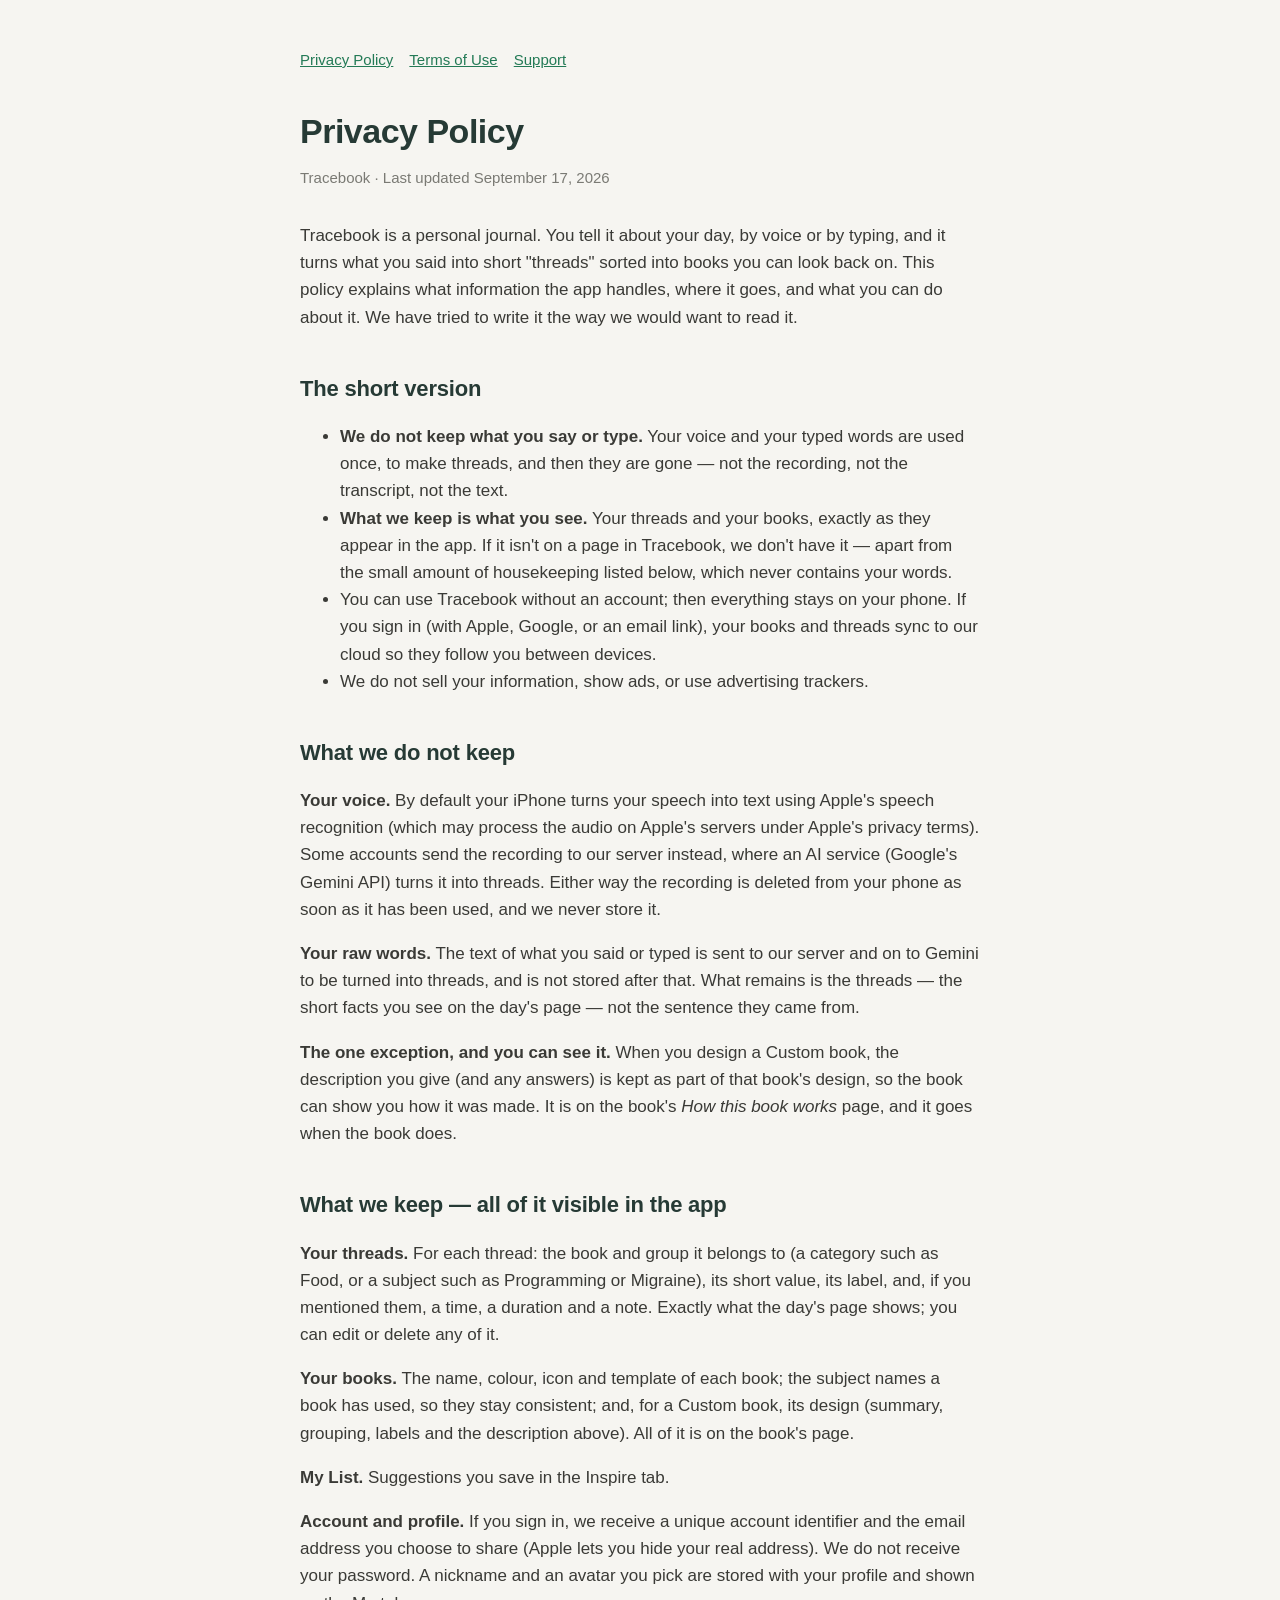
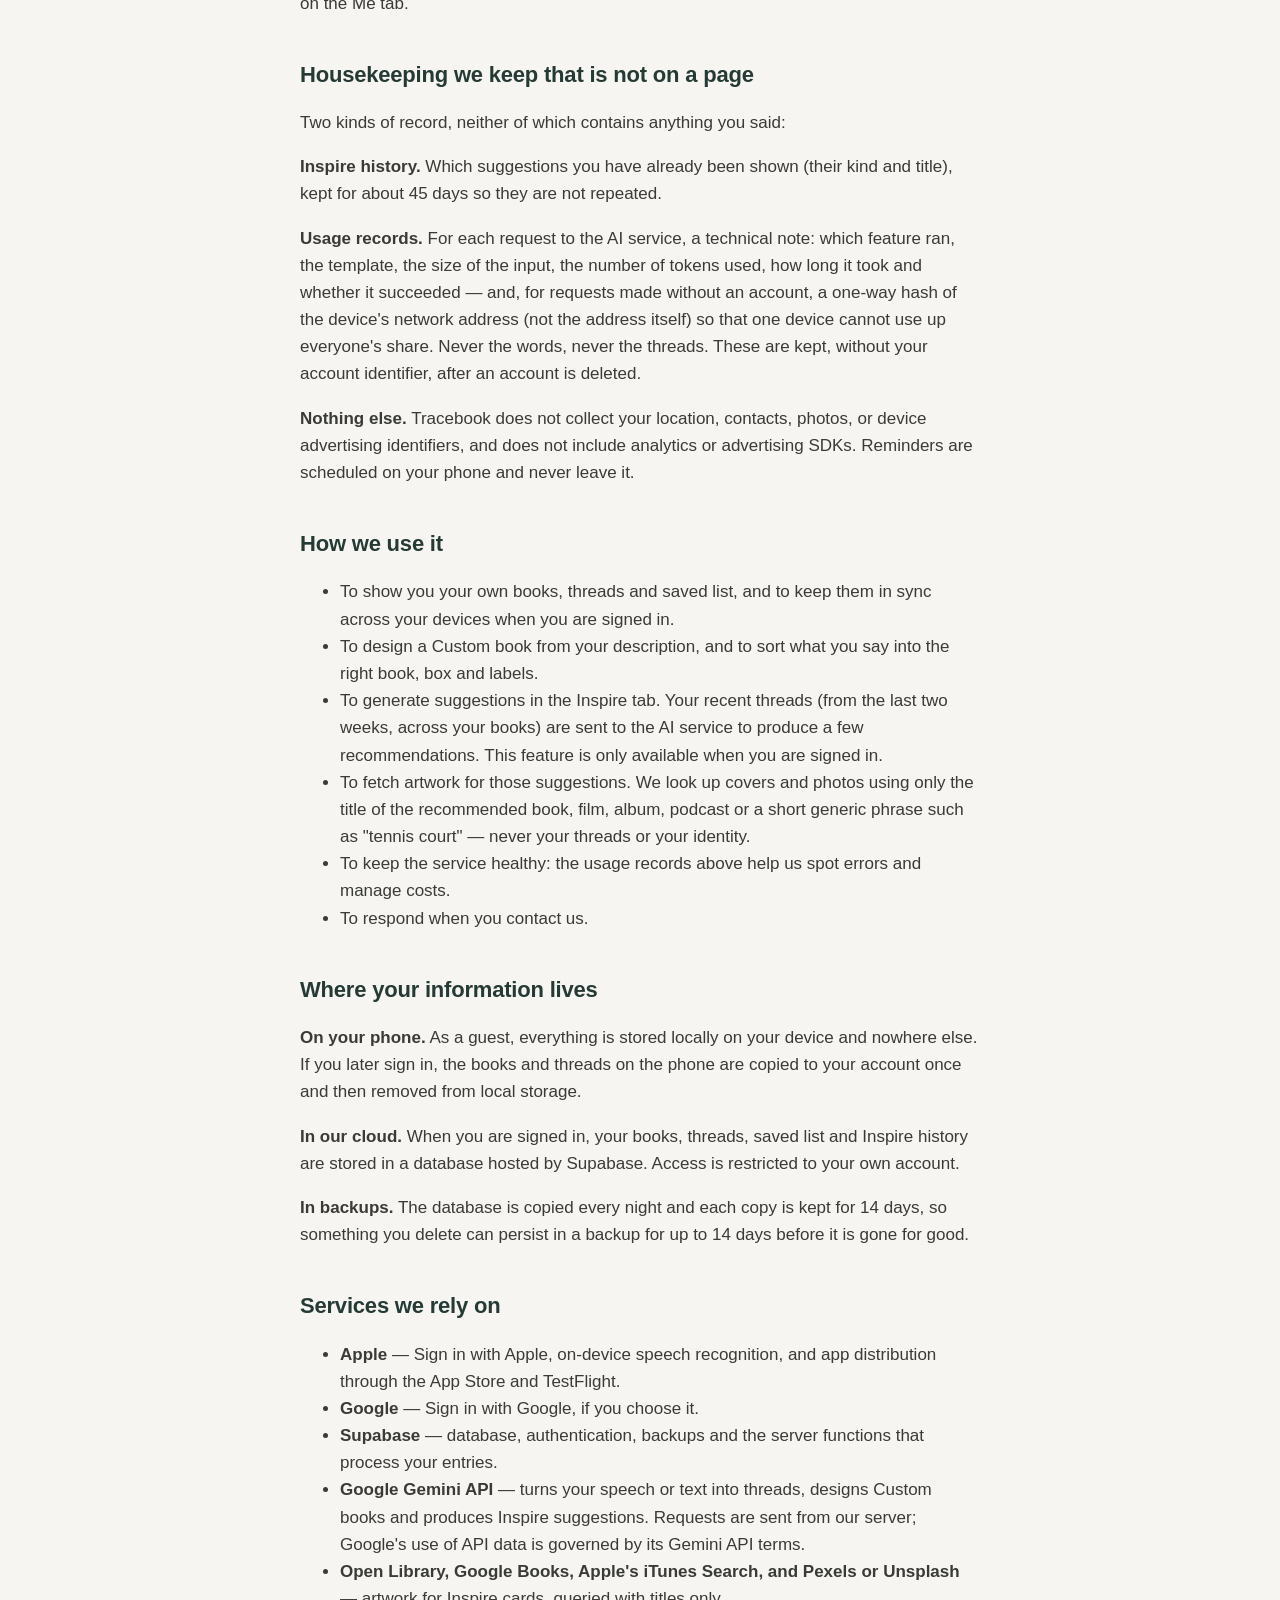
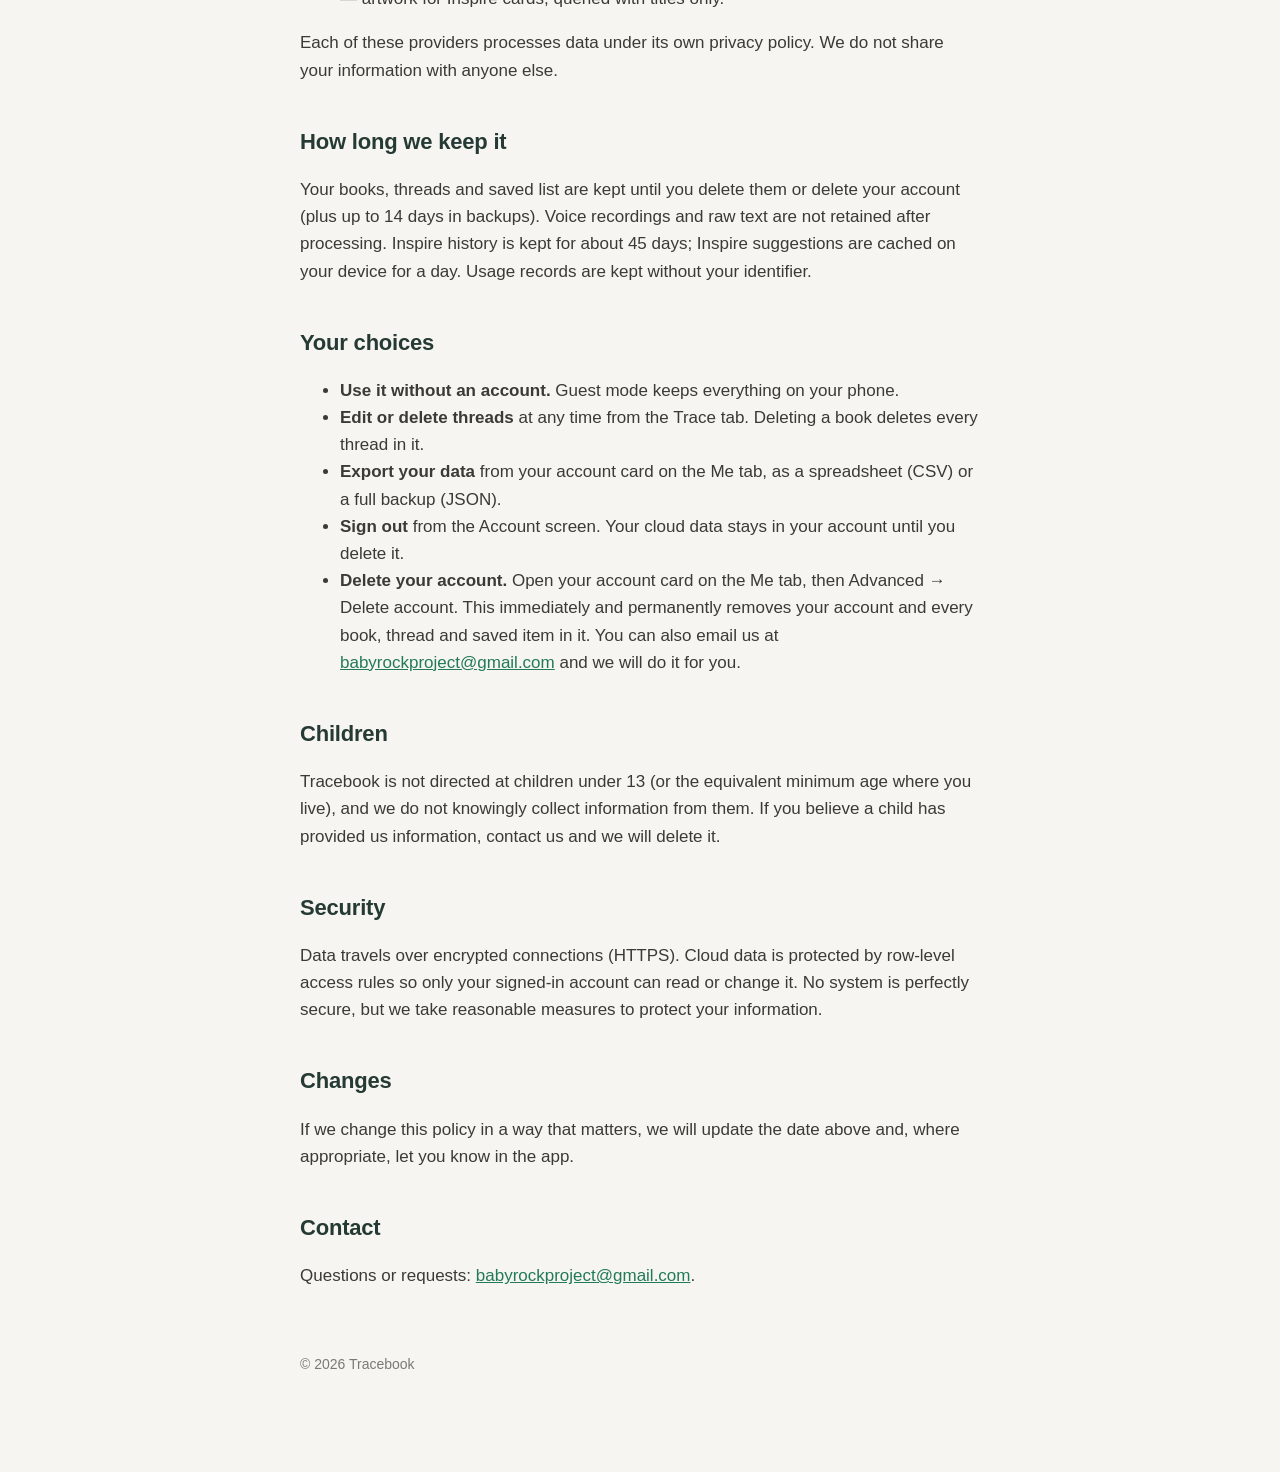
==== privacy.html @ 1802eef6 "Support: guest book limits, fair-use note, search; privacy: hashed guest identifier in usage records" ====
<!doctype html>
<html lang="en">
<head>
<meta charset="utf-8">
<meta name="viewport" content="width=device-width, initial-scale=1">
<title>Tracebook — Privacy Policy</title>
<link rel="stylesheet" href="style.css">
<script>if (location.search.indexOf('app=1') !== -1) document.documentElement.className = 'app';</script>
</head>
<body>
<main>
<nav><a href="privacy.html">Privacy Policy</a><a href="terms.html">Terms of Use</a><a href="support.html">Support</a></nav>

<h1>Privacy Policy</h1>
<p class="meta">Tracebook · Last updated September 17, 2026</p>

<p>Tracebook is a personal journal. You tell it about your day, by voice or by typing, and it turns what you said into short "threads" sorted into books you can look back on. This policy explains what information the app handles, where it goes, and what you can do about it. We have tried to write it the way we would want to read it.</p>

<h2>The short version</h2>
<ul>
  <li><strong>We do not keep what you say or type.</strong> Your voice and your typed words are used once, to make threads, and then they are gone — not the recording, not the transcript, not the text.</li>
  <li><strong>What we keep is what you see.</strong> Your threads and your books, exactly as they appear in the app. If it isn't on a page in Tracebook, we don't have it — apart from the small amount of housekeeping listed below, which never contains your words.</li>
  <li>You can use Tracebook without an account; then everything stays on your phone. If you sign in (with Apple, Google, or an email link), your books and threads sync to our cloud so they follow you between devices.</li>
  <li>We do not sell your information, show ads, or use advertising trackers.</li>
</ul>

<h2>What we do not keep</h2>
<p><strong>Your voice.</strong> By default your iPhone turns your speech into text using Apple's speech recognition (which may process the audio on Apple's servers under Apple's privacy terms). Some accounts send the recording to our server instead, where an AI service (Google's Gemini API) turns it into threads. Either way the recording is deleted from your phone as soon as it has been used, and we never store it.</p>
<p><strong>Your raw words.</strong> The text of what you said or typed is sent to our server and on to Gemini to be turned into threads, and is not stored after that. What remains is the threads — the short facts you see on the day's page — not the sentence they came from.</p>
<p><strong>The one exception, and you can see it.</strong> When you design a Custom book, the description you give (and any answers) is kept as part of that book's design, so the book can show you how it was made. It is on the book's <em>How this book works</em> page, and it goes when the book does.</p>

<h2>What we keep — all of it visible in the app</h2>
<p><strong>Your threads.</strong> For each thread: the book and group it belongs to (a category such as Food, or a subject such as Programming or Migraine), its short value, its label, and, if you mentioned them, a time, a duration and a note. Exactly what the day's page shows; you can edit or delete any of it.</p>
<p><strong>Your books.</strong> The name, colour, icon and template of each book; the subject names a book has used, so they stay consistent; and, for a Custom book, its design (summary, grouping, labels and the description above). All of it is on the book's page.</p>
<p><strong>My List.</strong> Suggestions you save in the Inspire tab.</p>
<p><strong>Account and profile.</strong> If you sign in, we receive a unique account identifier and the email address you choose to share (Apple lets you hide your real address). We do not receive your password. A nickname and an avatar you pick are stored with your profile and shown on the Me tab.</p>

<h2>Housekeeping we keep that is not on a page</h2>
<p>Two kinds of record, neither of which contains anything you said:</p>
<p><strong>Inspire history.</strong> Which suggestions you have already been shown (their kind and title), kept for about 45 days so they are not repeated.</p>
<p><strong>Usage records.</strong> For each request to the AI service, a technical note: which feature ran, the template, the size of the input, the number of tokens used, how long it took and whether it succeeded — and, for requests made without an account, a one-way hash of the device's network address (not the address itself) so that one device cannot use up everyone's share. Never the words, never the threads. These are kept, without your account identifier, after an account is deleted.</p>
<p><strong>Nothing else.</strong> Tracebook does not collect your location, contacts, photos, or device advertising identifiers, and does not include analytics or advertising SDKs. Reminders are scheduled on your phone and never leave it.</p>

<h2>How we use it</h2>
<ul>
  <li>To show you your own books, threads and saved list, and to keep them in sync across your devices when you are signed in.</li>
  <li>To design a Custom book from your description, and to sort what you say into the right book, box and labels.</li>
  <li>To generate suggestions in the Inspire tab. Your recent threads (from the last two weeks, across your books) are sent to the AI service to produce a few recommendations. This feature is only available when you are signed in.</li>
  <li>To fetch artwork for those suggestions. We look up covers and photos using only the title of the recommended book, film, album, podcast or a short generic phrase such as "tennis court" — never your threads or your identity.</li>
  <li>To keep the service healthy: the usage records above help us spot errors and manage costs.</li>
  <li>To respond when you contact us.</li>
</ul>

<h2>Where your information lives</h2>
<p><strong>On your phone.</strong> As a guest, everything is stored locally on your device and nowhere else. If you later sign in, the books and threads on the phone are copied to your account once and then removed from local storage.</p>
<p><strong>In our cloud.</strong> When you are signed in, your books, threads, saved list and Inspire history are stored in a database hosted by Supabase. Access is restricted to your own account.</p>
<p><strong>In backups.</strong> The database is copied every night and each copy is kept for 14 days, so something you delete can persist in a backup for up to 14 days before it is gone for good.</p>

<h2>Services we rely on</h2>
<ul>
  <li><strong>Apple</strong> — Sign in with Apple, on-device speech recognition, and app distribution through the App Store and TestFlight.</li>
  <li><strong>Google</strong> — Sign in with Google, if you choose it.</li>
  <li><strong>Supabase</strong> — database, authentication, backups and the server functions that process your entries.</li>
  <li><strong>Google Gemini API</strong> — turns your speech or text into threads, designs Custom books and produces Inspire suggestions. Requests are sent from our server; Google's use of API data is governed by its Gemini API terms.</li>
  <li><strong>Open Library, Google Books, Apple's iTunes Search, and Pexels or Unsplash</strong> — artwork for Inspire cards, queried with titles only.</li>
</ul>
<p>Each of these providers processes data under its own privacy policy. We do not share your information with anyone else.</p>

<h2>How long we keep it</h2>
<p>Your books, threads and saved list are kept until you delete them or delete your account (plus up to 14 days in backups). Voice recordings and raw text are not retained after processing. Inspire history is kept for about 45 days; Inspire suggestions are cached on your device for a day. Usage records are kept without your identifier.</p>

<h2>Your choices</h2>
<ul>
  <li><strong>Use it without an account.</strong> Guest mode keeps everything on your phone.</li>
  <li><strong>Edit or delete threads</strong> at any time from the Trace tab. Deleting a book deletes every thread in it.</li>
  <li><strong>Export your data</strong> from your account card on the Me tab, as a spreadsheet (CSV) or a full backup (JSON).</li>
  <li><strong>Sign out</strong> from the Account screen. Your cloud data stays in your account until you delete it.</li>
  <li><strong>Delete your account.</strong> Open your account card on the Me tab, then Advanced → Delete account. This immediately and permanently removes your account and every book, thread and saved item in it. You can also email us at <a href="mailto:babyrockproject@gmail.com">babyrockproject@gmail.com</a> and we will do it for you.</li>
</ul>

<h2>Children</h2>
<p>Tracebook is not directed at children under 13 (or the equivalent minimum age where you live), and we do not knowingly collect information from them. If you believe a child has provided us information, contact us and we will delete it.</p>

<h2>Security</h2>
<p>Data travels over encrypted connections (HTTPS). Cloud data is protected by row-level access rules so only your signed-in account can read or change it. No system is perfectly secure, but we take reasonable measures to protect your information.</p>

<h2>Changes</h2>
<p>If we change this policy in a way that matters, we will update the date above and, where appropriate, let you know in the app.</p>

<h2>Contact</h2>
<p>Questions or requests: <a href="mailto:babyrockproject@gmail.com">babyrockproject@gmail.com</a>.</p>

<footer>© 2026 Tracebook</footer>
</main>
</body>
</html>
---- style.css ----
:root { color-scheme: light; }
body { margin: 0; background: #F6F5F1; color: #263A35; font: 17px/1.6 -apple-system, "Helvetica Neue", Arial, sans-serif; }
main { max-width: 680px; margin: 0 auto; padding: 48px 24px 96px; }
h1 { font-size: 34px; line-height: 1.15; letter-spacing: -0.5px; margin: 0 0 4px; }
h2 { font-size: 22px; margin: 40px 0 8px; letter-spacing: -0.2px; }
h3 { font-size: 18px; margin: 28px 0 6px; }
p, li { color: #3A3A36; }
.meta { color: #7A7A74; font-size: 15px; margin-bottom: 32px; }
a { color: #237A56; }
nav { font-size: 15px; margin-bottom: 40px; }
nav a + a { margin-left: 16px; }
footer { margin-top: 64px; color: #7A7A74; font-size: 14px; }
dl { margin: 0; }
dt { font-weight: 600; margin-top: 14px; }
dd { margin: 2px 0 0; color: #3A3A36; }
.q { font-size: 18px; margin: 28px 0 6px; }

/* Inside the app the page is pushed with its own back control, so the site's
   own navigation and the top padding go. The app adds ?app=1. */
html.app nav { display: none; }
html.app main { padding-top: 12px; }

/* Example pages: a book's day view, drawn the way the app draws it -- a box per
   category or subject, one row per thread, the label as a tag on the right. */
.page { background: #FCFBF8; border: 1px solid #E8E5DD; border-radius: 22px; padding: 18px 16px 12px; margin: 14px 0 6px; max-width: 360px; }
.page .book { display: flex; align-items: center; gap: 10px; font-weight: 700; font-size: 20px; letter-spacing: -0.2px; margin-bottom: 2px; }
.page .book i { display: inline-block; width: 28px; height: 28px; border-radius: 50%; }
.page .said { color: #7A7A74; font-size: 14px; font-style: italic; margin: 0 0 12px; line-height: 1.4; }
.page .day { color: #7A7A74; font-size: 13px; margin: 0 0 10px; }
.box { border-radius: 18px; padding: 12px 12px 6px; margin: 0 0 10px; }
.box .subject { font-weight: 700; font-size: 16px; margin: 0 0 8px 4px; display: flex; justify-content: space-between; }
.box .subject small { font-weight: 400; color: #7A7A74; font-size: 13px; }
.row { display: flex; align-items: center; justify-content: space-between; gap: 10px; background: #FCFBF8; border-radius: 14px; padding: 9px 12px; margin-bottom: 6px; font-size: 15px; }
.row .v { color: #263A35; font-weight: 600; }
.row .tag { flex: none; font-size: 12px; padding: 3px 10px; border-radius: 999px; background: rgba(0,0,0,0.06); color: #4A4A45; }
.bullets { margin: -2px 0 6px 20px; padding: 0; font-size: 13px; color: #6A6A64; }
.bullets li { margin: 0; }
/* Box washes, from the app's palette. */
.wash-green { background: #E4EBE0; } .wash-green .subject, .wash-green .tag { color: #3F6B4B; }
.wash-amber { background: #F6EAD2; } .wash-amber .subject, .wash-amber .tag { color: #A26B12; }
.wash-blue  { background: #DCE8EC; } .wash-blue .subject,  .wash-blue .tag  { color: #3C6E7F; }
.wash-rose  { background: #F5E0DC; } .wash-rose .subject,  .wash-rose .tag  { color: #B1574D; }
.wash-plum  { background: #E9E2EF; } .wash-plum .subject,  .wash-plum .tag  { color: #6E5A8E; }
.wash-sand  { background: #EEE8DE; } .wash-sand .subject,  .wash-sand .tag  { color: #7A6A55; }
.labels { display: flex; flex-wrap: wrap; gap: 6px; margin: 6px 0 0; }
.labels span { font-size: 13px; padding: 3px 10px; border-radius: 999px; background: #E4EBE0; color: #3F6B4B; }
.note { color: #7A7A74; font-size: 15px; }

/* How it works: a say -> get figure, mini cards beside the two definitions,
   and icon bullets for the day-to-day steps. */
.flow { display: flex; align-items: stretch; gap: 10px; margin: 18px 0 6px; }
.flow .bubble { flex: 1; background: #FCFBF8; border: 1px solid #E8E5DD; border-radius: 22px 22px 22px 6px; padding: 14px 16px; font-size: 15px; line-height: 1.45; color: #263A35; position: relative; display: flex; flex-direction: column; justify-content: center; gap: 8px; }
.flow .bubble .who { display: flex; align-items: center; gap: 8px; color: #7A7A74; font-size: 12px; text-transform: uppercase; letter-spacing: .06em; }
.flow .arrow { display: flex; align-items: center; color: #237A56; flex: none; }
.flow .page { flex: 1.2; margin: 0; padding: 12px 12px 6px; }
.flow .page .box { padding: 8px 8px 2px; margin-bottom: 6px; }
.flow .page .row { padding: 6px 10px; font-size: 13px; margin-bottom: 4px; }
.flow .page .subject { font-size: 13px; margin-bottom: 4px; }
.flow .page .bullets { font-size: 11px; margin-left: 14px; }
@media (max-width: 480px) { .flow { flex-direction: column; } .flow .arrow { transform: rotate(90deg); justify-content: center; } }
.defs { display: grid; grid-template-columns: 1fr; gap: 14px; margin: 14px 0; }
.def { display: flex; gap: 14px; align-items: flex-start; }
.def .pic { flex: none; width: 150px; }
.def dt { margin: 0 0 4px; font-weight: 600; }
.def dd { margin: 0; }
.mini-book { display: flex; align-items: center; gap: 10px; background: #FCFBF8; border: 1px solid #E8E5DD; border-radius: 16px; padding: 10px 12px; }
.mini-book i { width: 34px; height: 34px; border-radius: 50%; background: #E4EBE0; display: flex; align-items: center; justify-content: center; color: #237A56; flex: none; }
.mini-book b { display: block; font-size: 14px; color: #263A35; }
.mini-book small { color: #7A7A74; font-size: 11px; }
.mini-thread { background: #E4EBE0; border-radius: 14px; padding: 8px; }
.mini-thread .row { margin: 0; font-size: 13px; padding: 7px 10px; }
.mini-thread .tag { color: #3F6B4B; }
.steps { list-style: none; padding: 0; margin: 10px 0 0; display: grid; gap: 12px; }
.steps li { display: flex; gap: 12px; align-items: flex-start; }
.steps .ic { flex: none; width: 36px; height: 36px; border-radius: 50%; background: #E4EBE0; color: #237A56; display: flex; align-items: center; justify-content: center; margin-top: 2px; }
.steps svg, .flow svg, .mini-book svg { width: 18px; height: 18px; stroke: currentColor; fill: none; stroke-width: 2; stroke-linecap: round; stroke-linejoin: round; }
.flow .arrow svg { width: 26px; height: 26px; }
@media (max-width: 480px) { .def { flex-direction: column; } .def .pic { width: 100%; max-width: 260px; } }
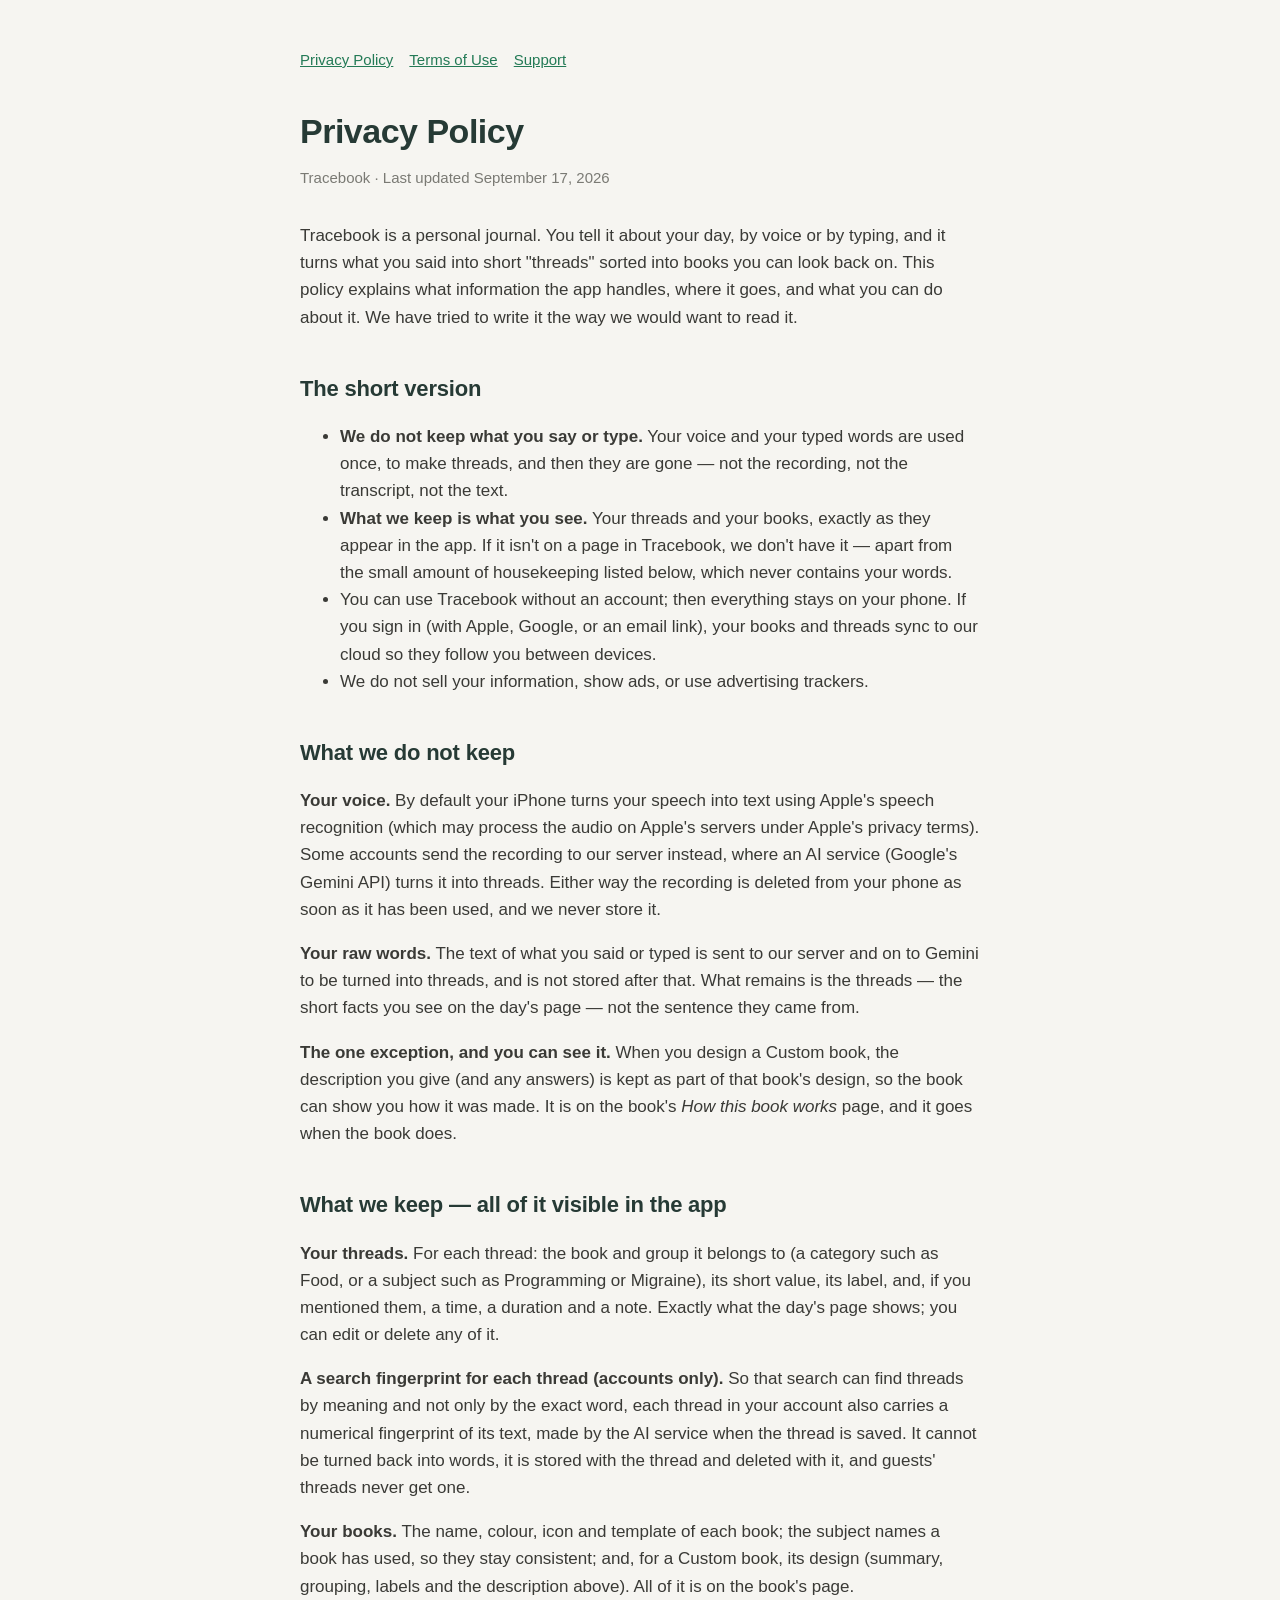
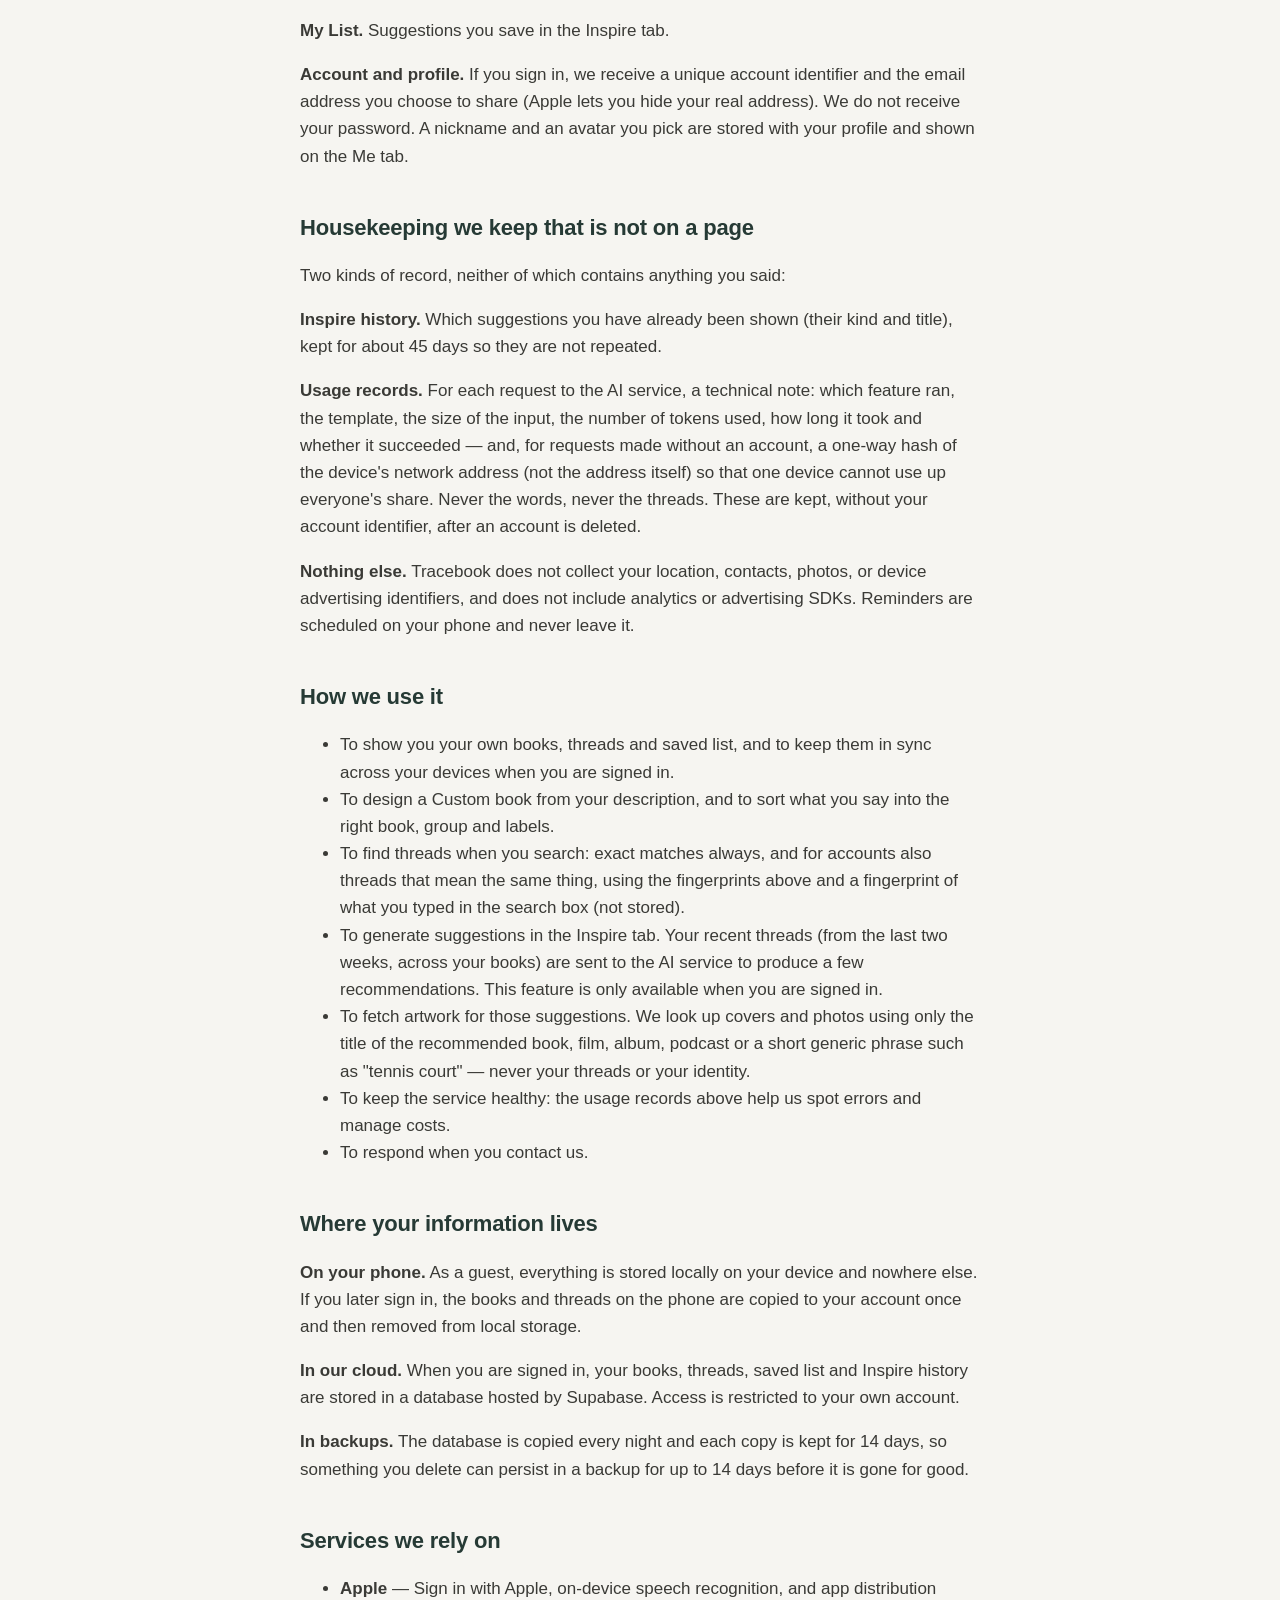
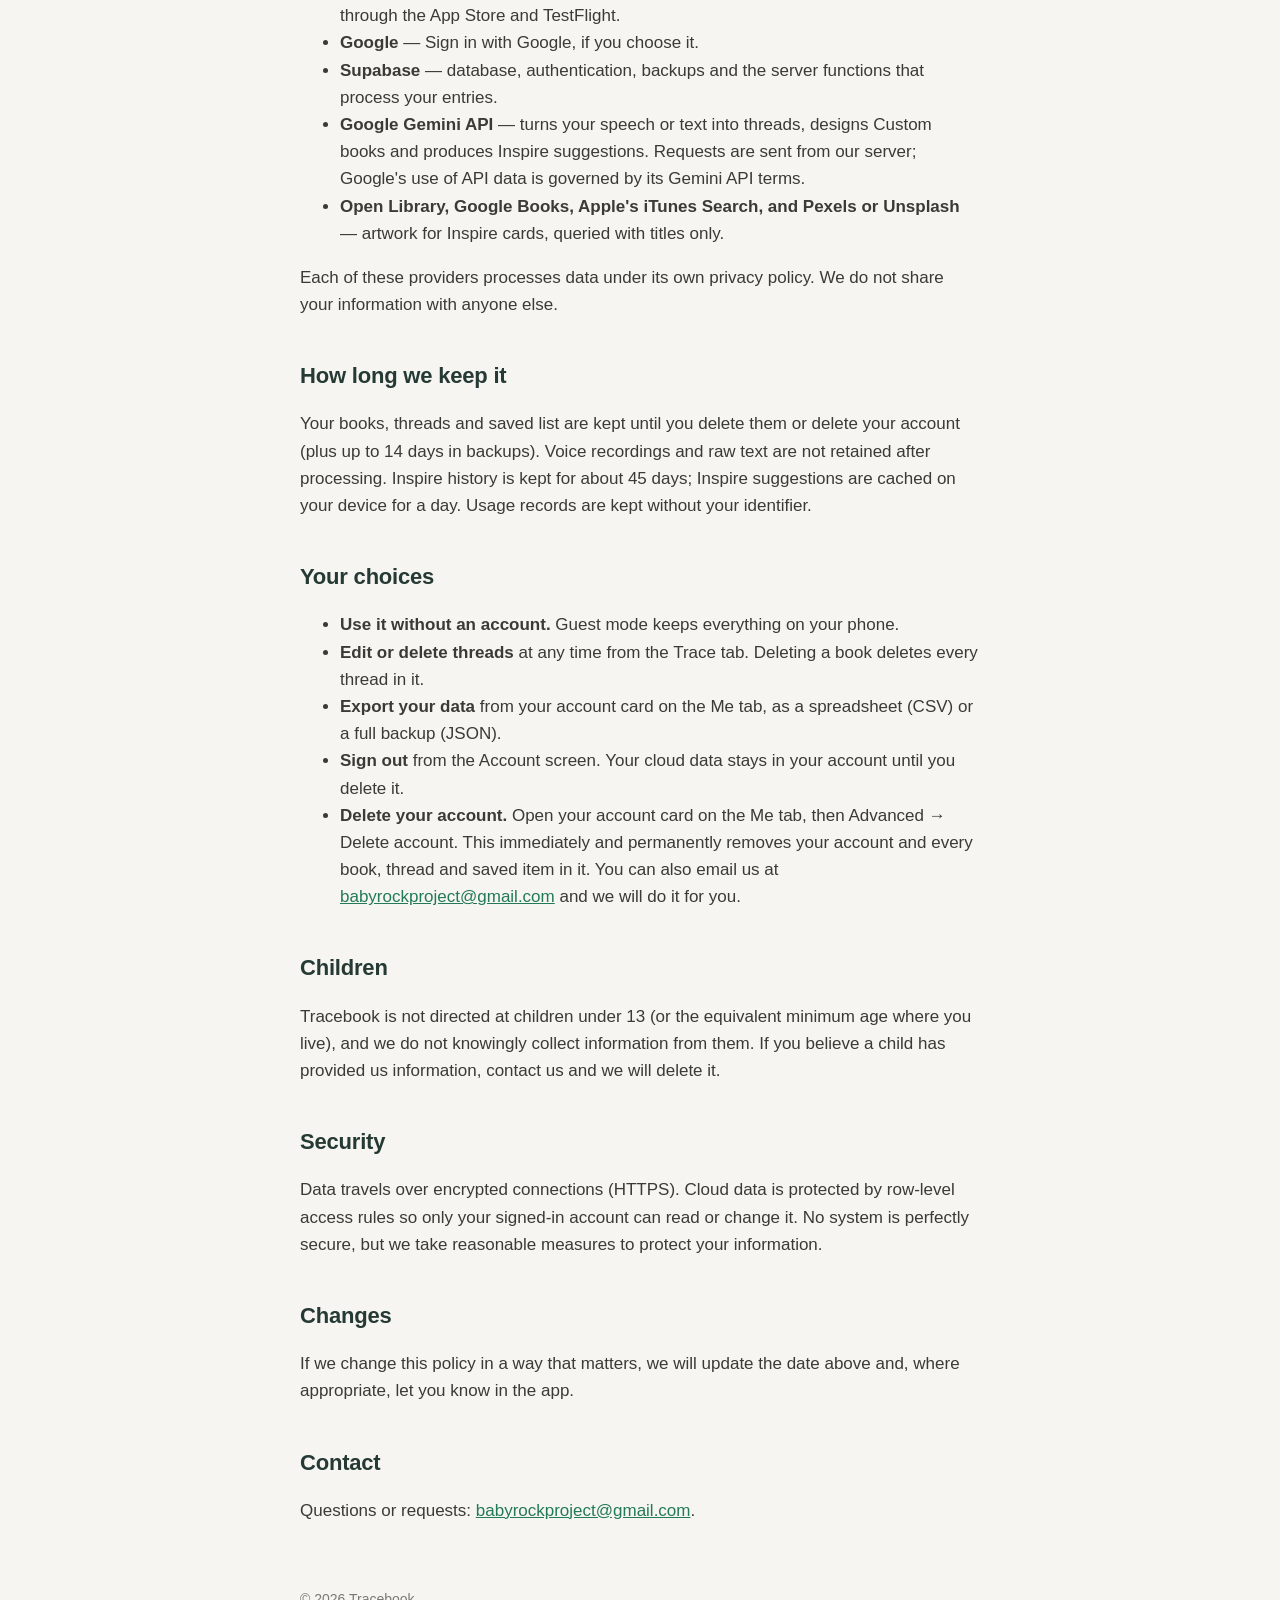
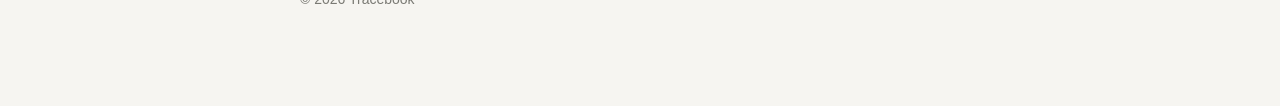
==== commit f2a25345: "Privacy: search fingerprint for accounts; support: Related results" ====
--- a/privacy.html
+++ b/privacy.html
@@ -31,6 +31,7 @@
 
 <h2>What we keep — all of it visible in the app</h2>
 <p><strong>Your threads.</strong> For each thread: the book and group it belongs to (a category such as Food, or a subject such as Programming or Migraine), its short value, its label, and, if you mentioned them, a time, a duration and a note. Exactly what the day's page shows; you can edit or delete any of it.</p>
+<p><strong>A search fingerprint for each thread (accounts only).</strong> So that search can find threads by meaning and not only by the exact word, each thread in your account also carries a numerical fingerprint of its text, made by the AI service when the thread is saved. It cannot be turned back into words, it is stored with the thread and deleted with it, and guests' threads never get one.</p>
 <p><strong>Your books.</strong> The name, colour, icon and template of each book; the subject names a book has used, so they stay consistent; and, for a Custom book, its design (summary, grouping, labels and the description above). All of it is on the book's page.</p>
 <p><strong>My List.</strong> Suggestions you save in the Inspire tab.</p>
 <p><strong>Account and profile.</strong> If you sign in, we receive a unique account identifier and the email address you choose to share (Apple lets you hide your real address). We do not receive your password. A nickname and an avatar you pick are stored with your profile and shown on the Me tab.</p>
@@ -44,7 +45,8 @@
 <h2>How we use it</h2>
 <ul>
   <li>To show you your own books, threads and saved list, and to keep them in sync across your devices when you are signed in.</li>
-  <li>To design a Custom book from your description, and to sort what you say into the right book, box and labels.</li>
+  <li>To design a Custom book from your description, and to sort what you say into the right book, group and labels.</li>
+  <li>To find threads when you search: exact matches always, and for accounts also threads that mean the same thing, using the fingerprints above and a fingerprint of what you typed in the search box (not stored).</li>
   <li>To generate suggestions in the Inspire tab. Your recent threads (from the last two weeks, across your books) are sent to the AI service to produce a few recommendations. This feature is only available when you are signed in.</li>
   <li>To fetch artwork for those suggestions. We look up covers and photos using only the title of the recommended book, film, album, podcast or a short generic phrase such as "tennis court" — never your threads or your identity.</li>
   <li>To keep the service healthy: the usage records above help us spot errors and manage costs.</li>
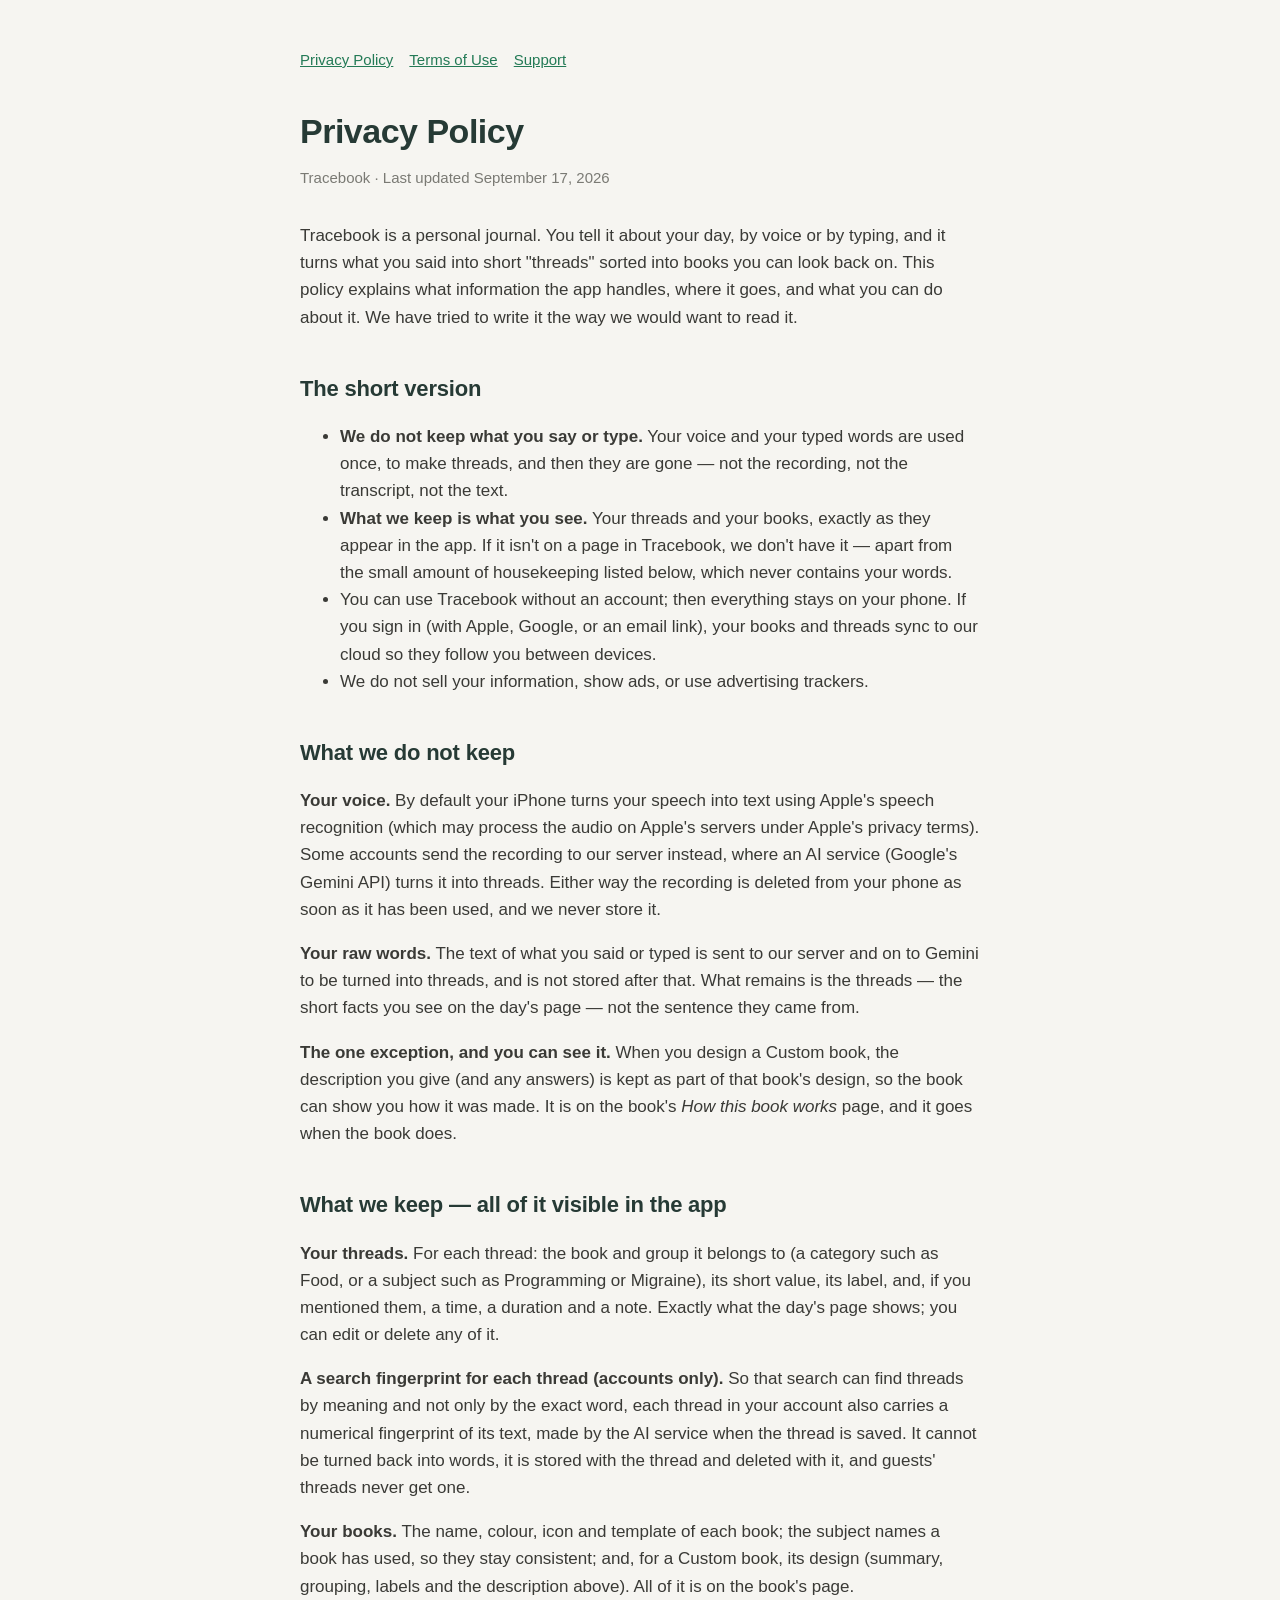
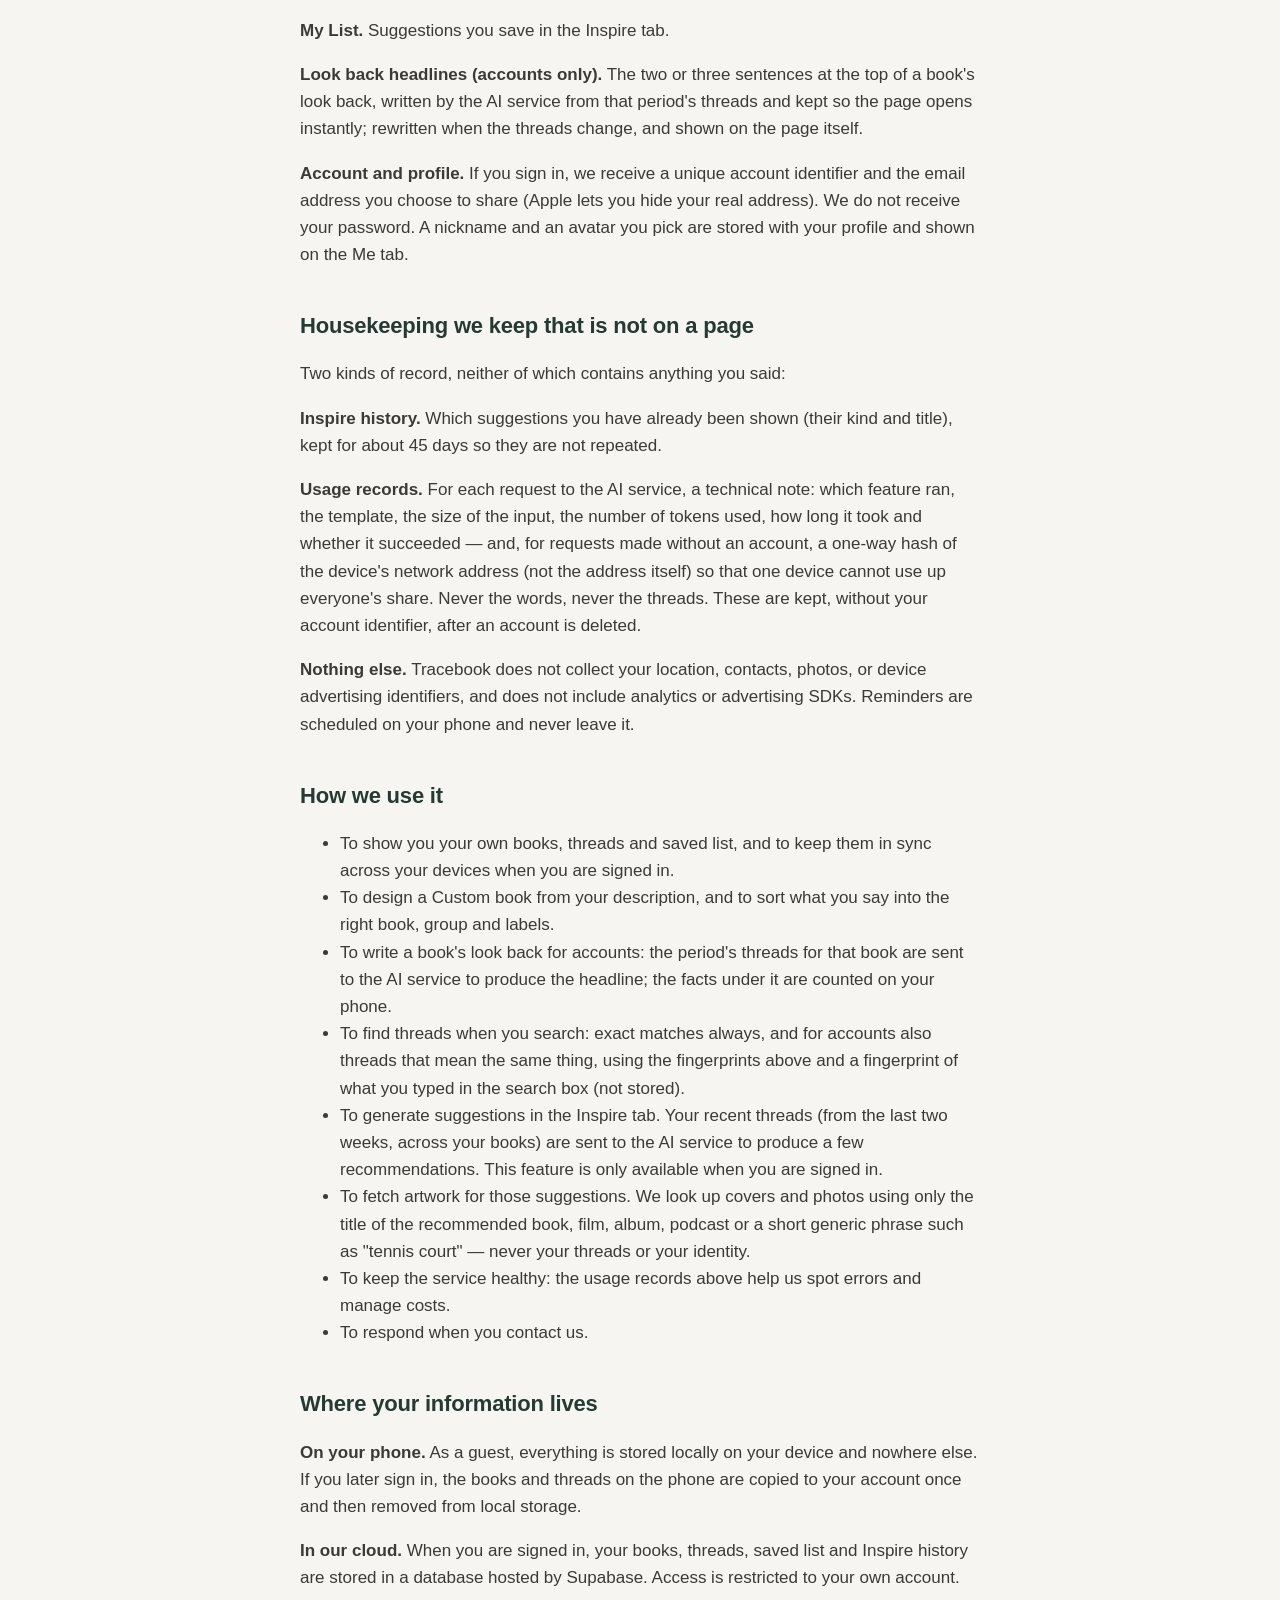
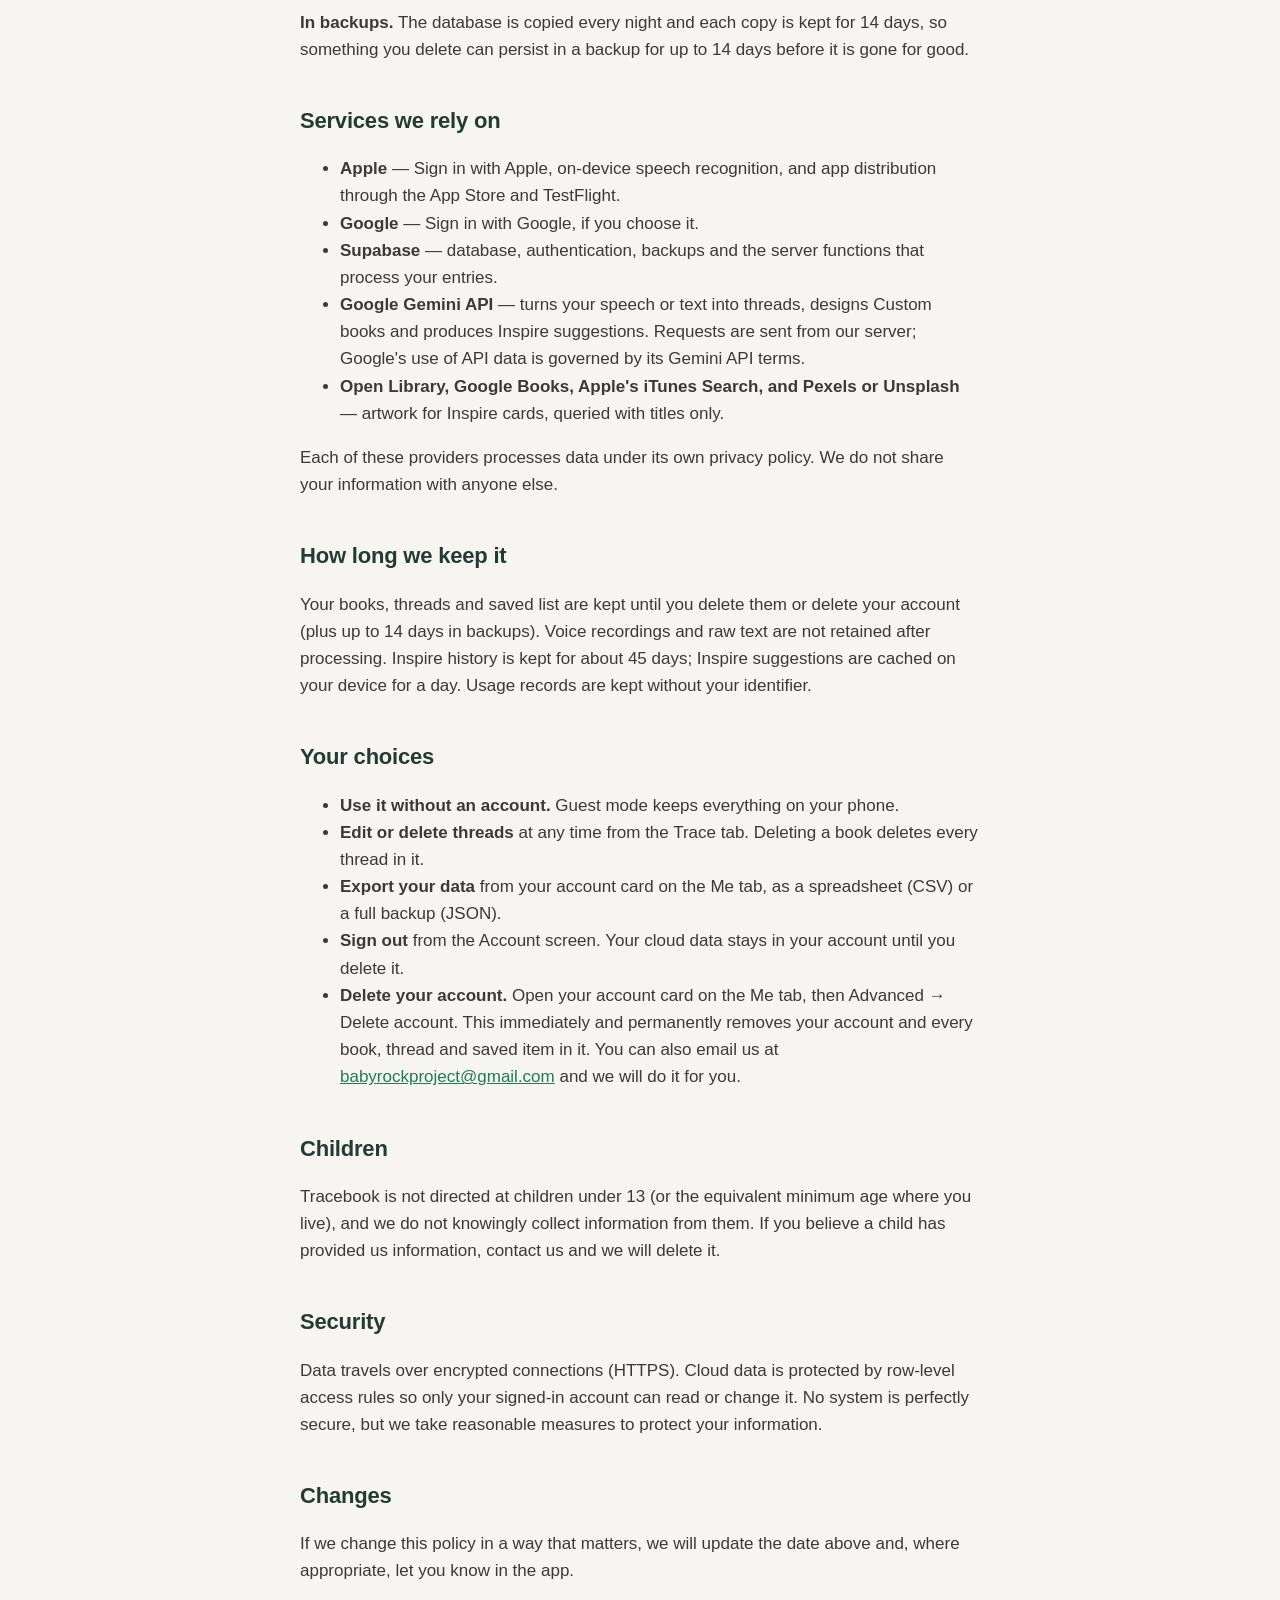
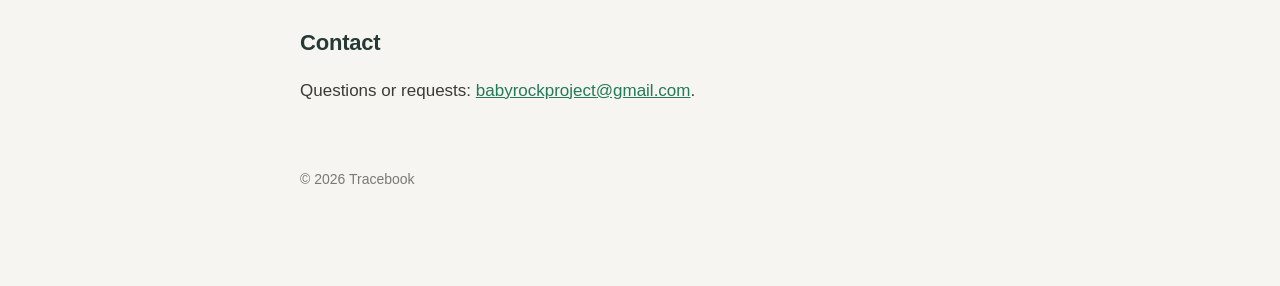
==== commit 69221b0a: "Look back: support guide and privacy" ====
--- a/privacy.html
+++ b/privacy.html
@@ -34,6 +34,7 @@
 <p><strong>A search fingerprint for each thread (accounts only).</strong> So that search can find threads by meaning and not only by the exact word, each thread in your account also carries a numerical fingerprint of its text, made by the AI service when the thread is saved. It cannot be turned back into words, it is stored with the thread and deleted with it, and guests' threads never get one.</p>
 <p><strong>Your books.</strong> The name, colour, icon and template of each book; the subject names a book has used, so they stay consistent; and, for a Custom book, its design (summary, grouping, labels and the description above). All of it is on the book's page.</p>
 <p><strong>My List.</strong> Suggestions you save in the Inspire tab.</p>
+<p><strong>Look back headlines (accounts only).</strong> The two or three sentences at the top of a book's look back, written by the AI service from that period's threads and kept so the page opens instantly; rewritten when the threads change, and shown on the page itself.</p>
 <p><strong>Account and profile.</strong> If you sign in, we receive a unique account identifier and the email address you choose to share (Apple lets you hide your real address). We do not receive your password. A nickname and an avatar you pick are stored with your profile and shown on the Me tab.</p>
 
 <h2>Housekeeping we keep that is not on a page</h2>
@@ -46,6 +47,7 @@
 <ul>
   <li>To show you your own books, threads and saved list, and to keep them in sync across your devices when you are signed in.</li>
   <li>To design a Custom book from your description, and to sort what you say into the right book, group and labels.</li>
+  <li>To write a book's look back for accounts: the period's threads for that book are sent to the AI service to produce the headline; the facts under it are counted on your phone.</li>
   <li>To find threads when you search: exact matches always, and for accounts also threads that mean the same thing, using the fingerprints above and a fingerprint of what you typed in the search box (not stored).</li>
   <li>To generate suggestions in the Inspire tab. Your recent threads (from the last two weeks, across your books) are sent to the AI service to produce a few recommendations. This feature is only available when you are signed in.</li>
   <li>To fetch artwork for those suggestions. We look up covers and photos using only the title of the recommended book, film, album, podcast or a short generic phrase such as "tennis court" — never your threads or your identity.</li>
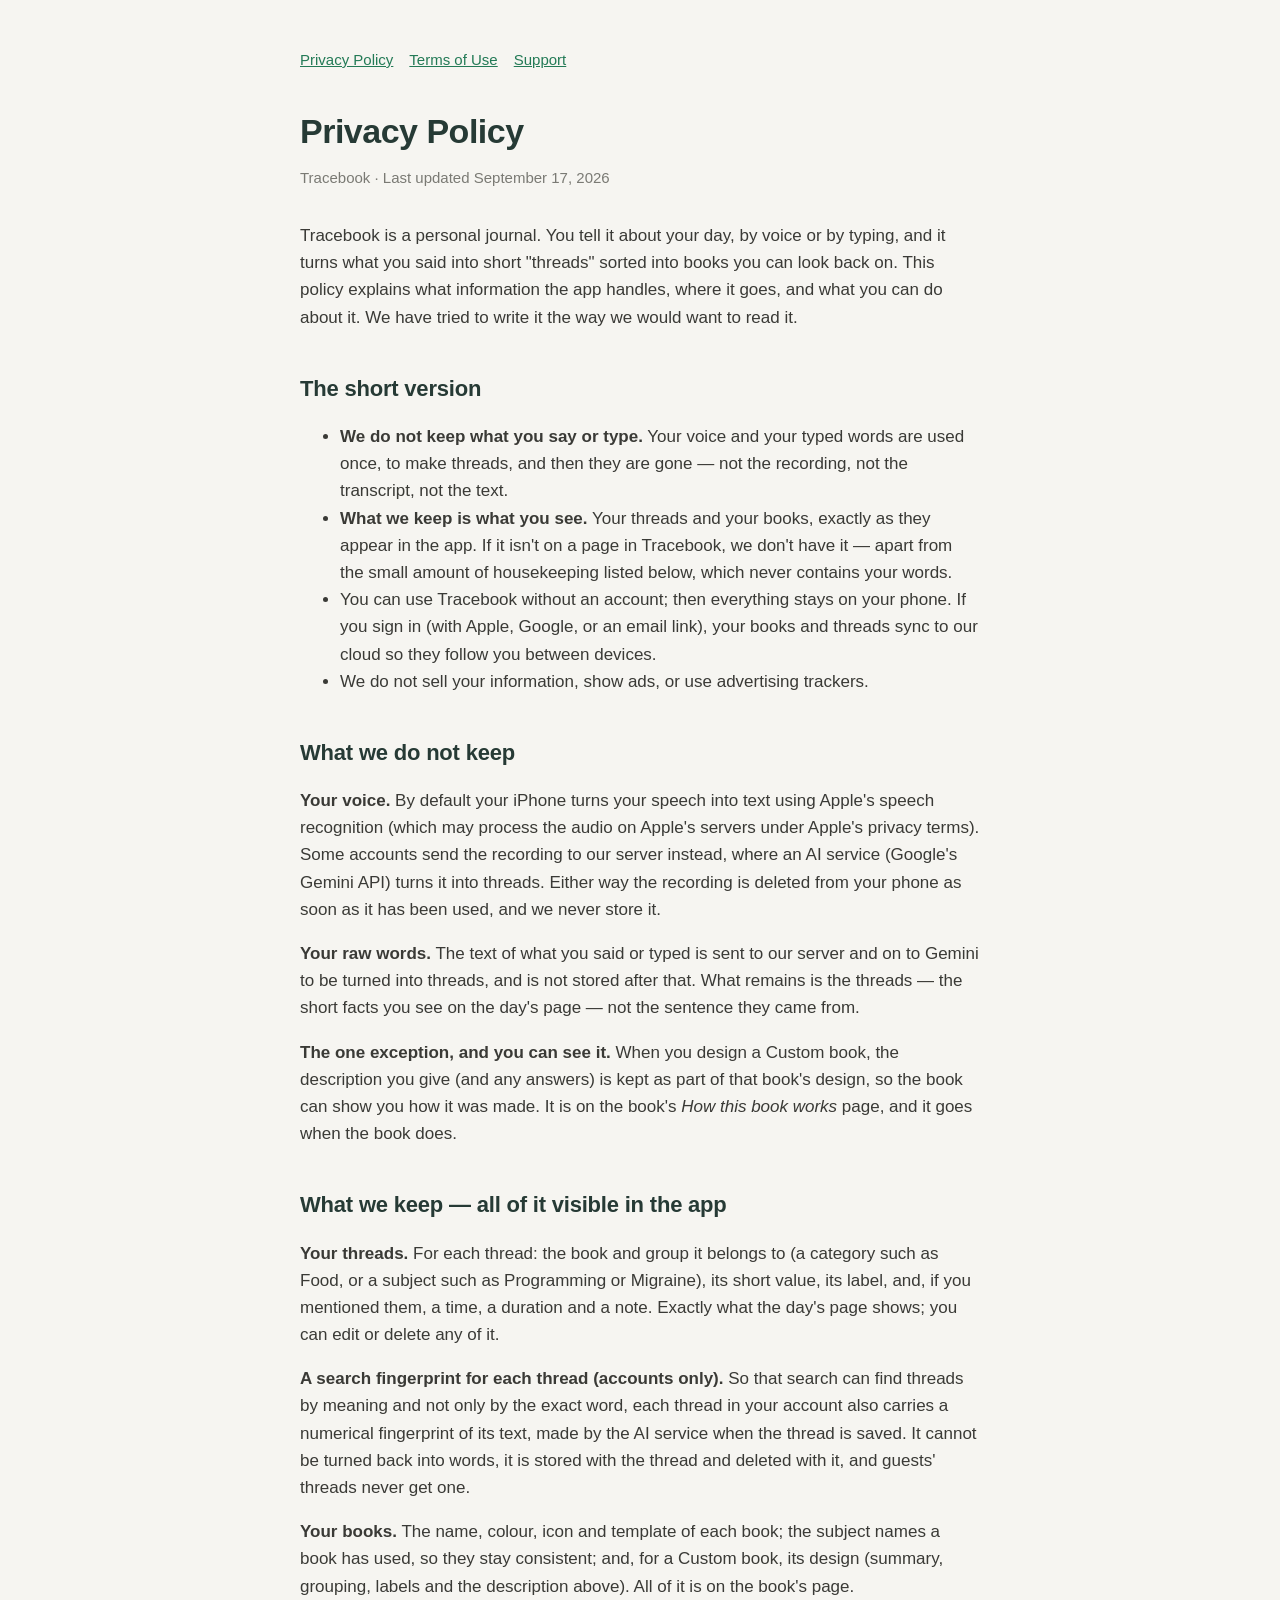
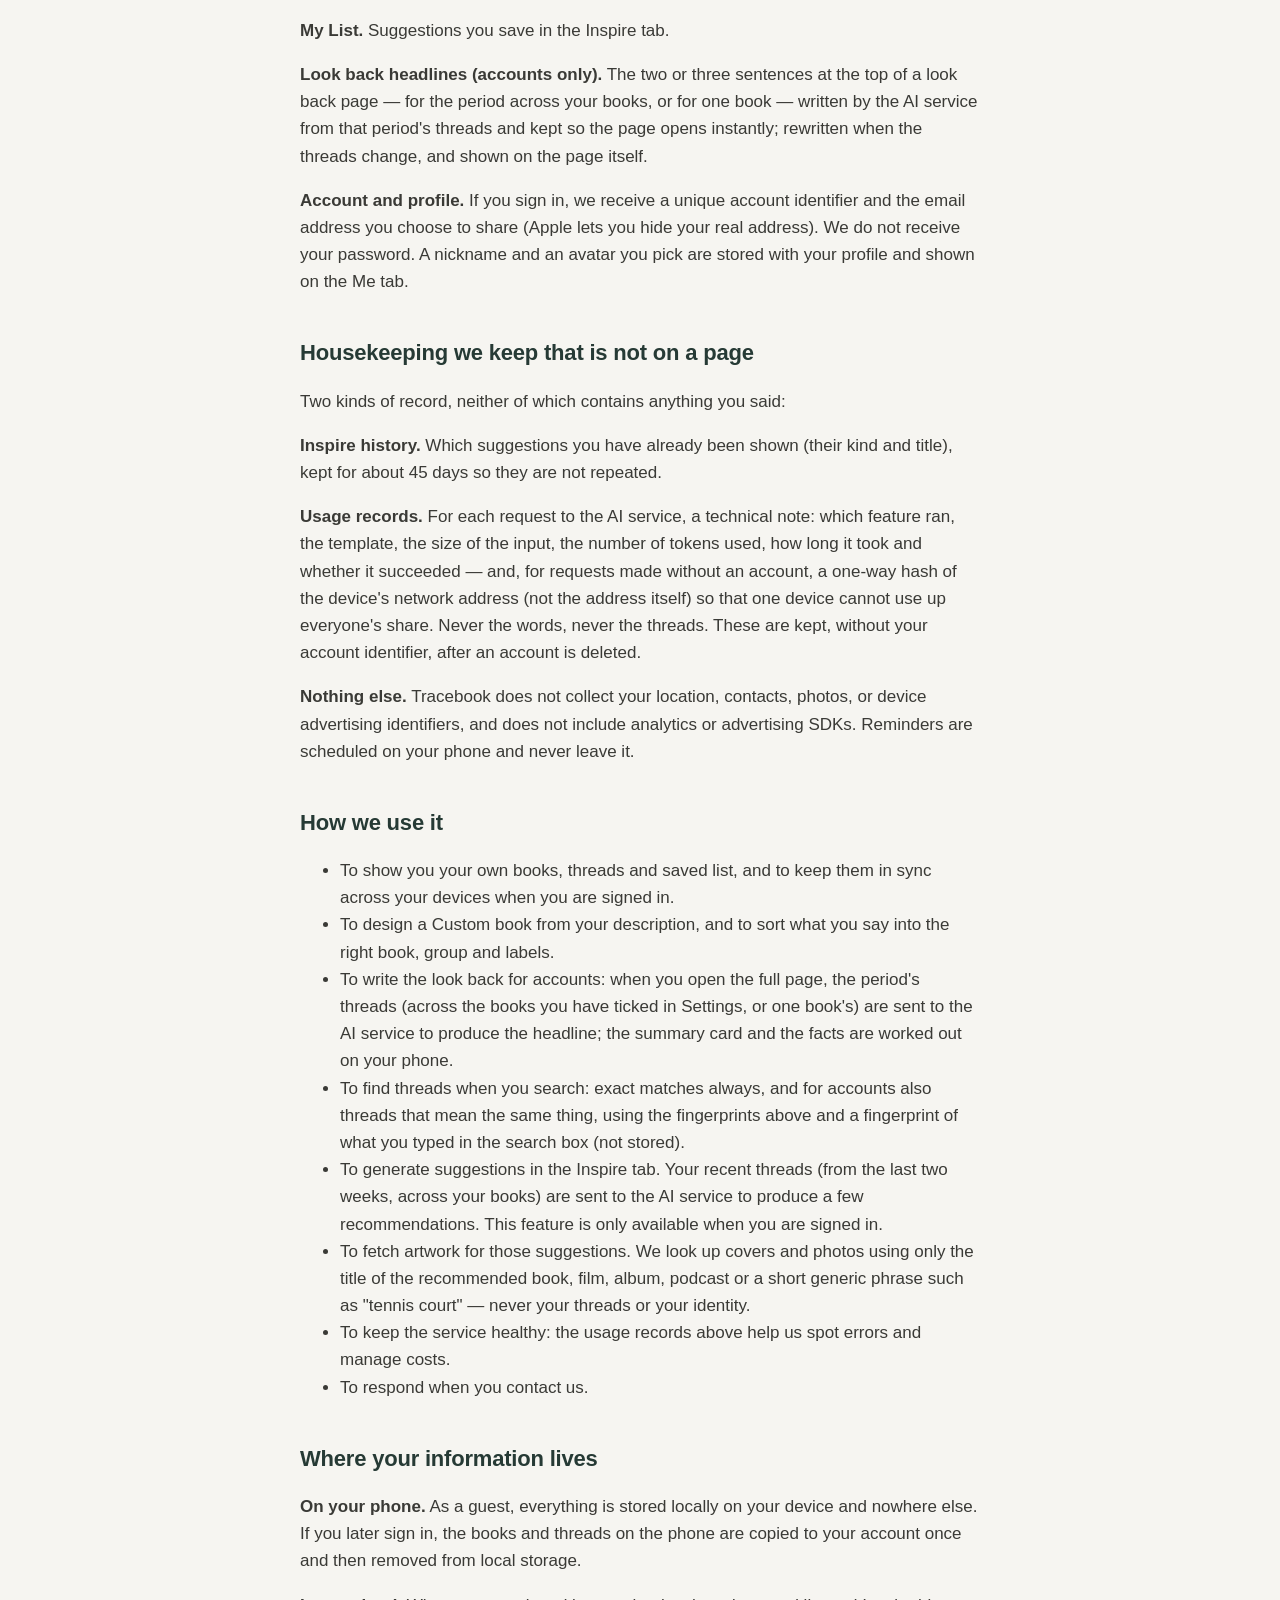
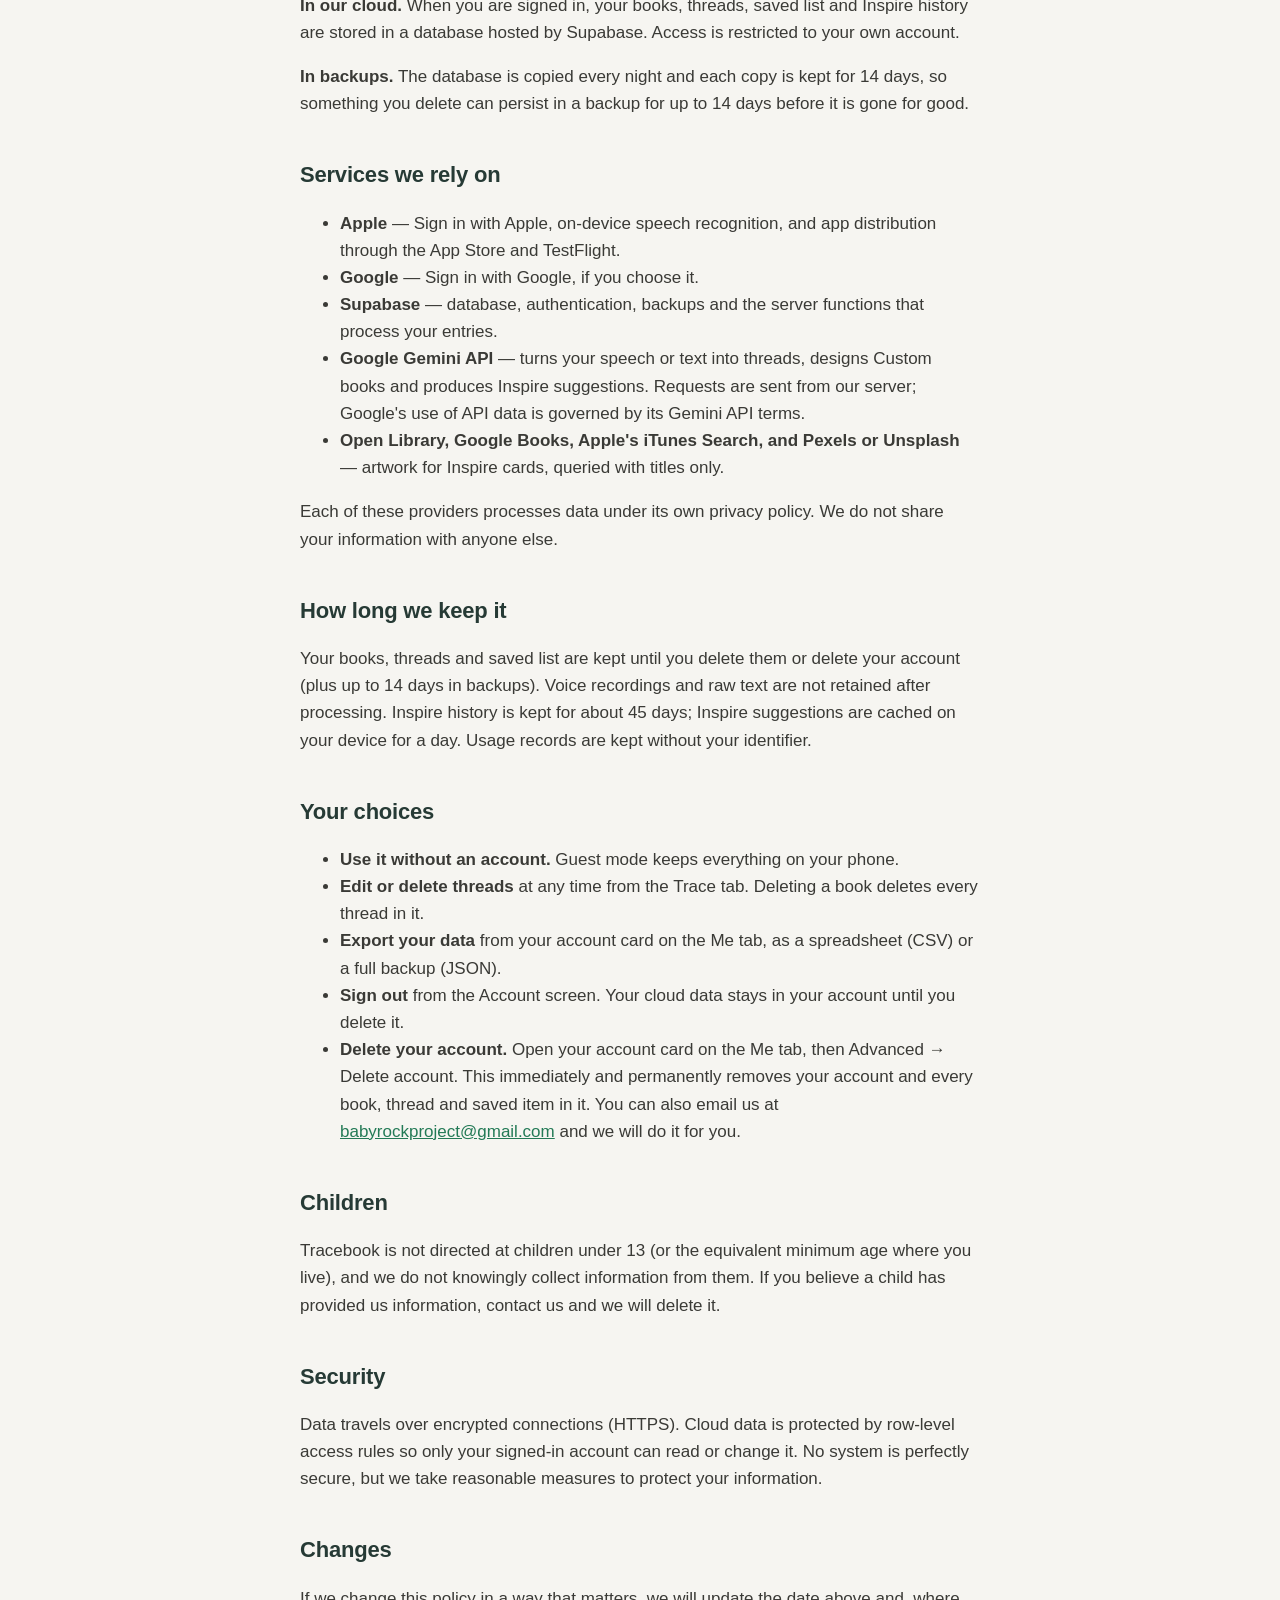
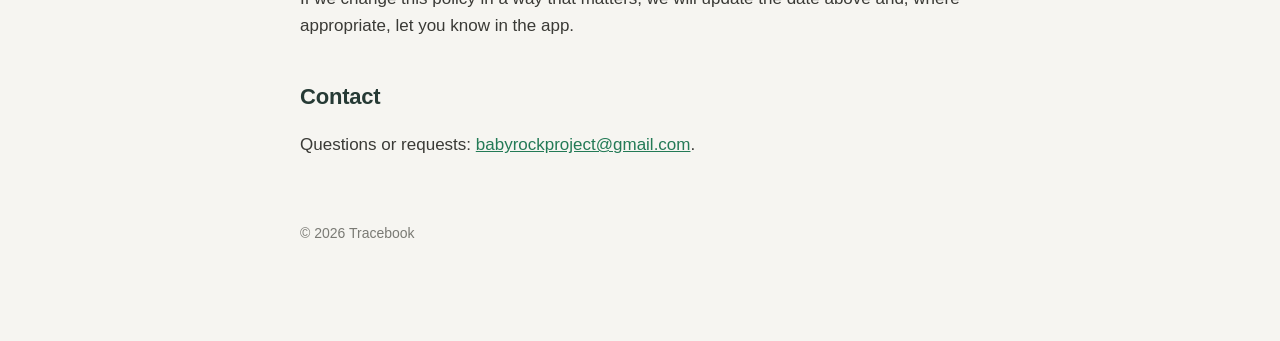
==== commit c29ffbc0: "1.1.1: look back across all books, Inspire setting" ====
--- a/privacy.html
+++ b/privacy.html
@@ -34,7 +34,7 @@
 <p><strong>A search fingerprint for each thread (accounts only).</strong> So that search can find threads by meaning and not only by the exact word, each thread in your account also carries a numerical fingerprint of its text, made by the AI service when the thread is saved. It cannot be turned back into words, it is stored with the thread and deleted with it, and guests' threads never get one.</p>
 <p><strong>Your books.</strong> The name, colour, icon and template of each book; the subject names a book has used, so they stay consistent; and, for a Custom book, its design (summary, grouping, labels and the description above). All of it is on the book's page.</p>
 <p><strong>My List.</strong> Suggestions you save in the Inspire tab.</p>
-<p><strong>Look back headlines (accounts only).</strong> The two or three sentences at the top of a book's look back, written by the AI service from that period's threads and kept so the page opens instantly; rewritten when the threads change, and shown on the page itself.</p>
+<p><strong>Look back headlines (accounts only).</strong> The two or three sentences at the top of a look back page — for the period across your books, or for one book — written by the AI service from that period's threads and kept so the page opens instantly; rewritten when the threads change, and shown on the page itself.</p>
 <p><strong>Account and profile.</strong> If you sign in, we receive a unique account identifier and the email address you choose to share (Apple lets you hide your real address). We do not receive your password. A nickname and an avatar you pick are stored with your profile and shown on the Me tab.</p>
 
 <h2>Housekeeping we keep that is not on a page</h2>
@@ -47,7 +47,7 @@
 <ul>
   <li>To show you your own books, threads and saved list, and to keep them in sync across your devices when you are signed in.</li>
   <li>To design a Custom book from your description, and to sort what you say into the right book, group and labels.</li>
-  <li>To write a book's look back for accounts: the period's threads for that book are sent to the AI service to produce the headline; the facts under it are counted on your phone.</li>
+  <li>To write the look back for accounts: when you open the full page, the period's threads (across the books you have ticked in Settings, or one book's) are sent to the AI service to produce the headline; the summary card and the facts are worked out on your phone.</li>
   <li>To find threads when you search: exact matches always, and for accounts also threads that mean the same thing, using the fingerprints above and a fingerprint of what you typed in the search box (not stored).</li>
   <li>To generate suggestions in the Inspire tab. Your recent threads (from the last two weeks, across your books) are sent to the AI service to produce a few recommendations. This feature is only available when you are signed in.</li>
   <li>To fetch artwork for those suggestions. We look up covers and photos using only the title of the recommended book, film, album, podcast or a short generic phrase such as "tennis court" — never your threads or your identity.</li>
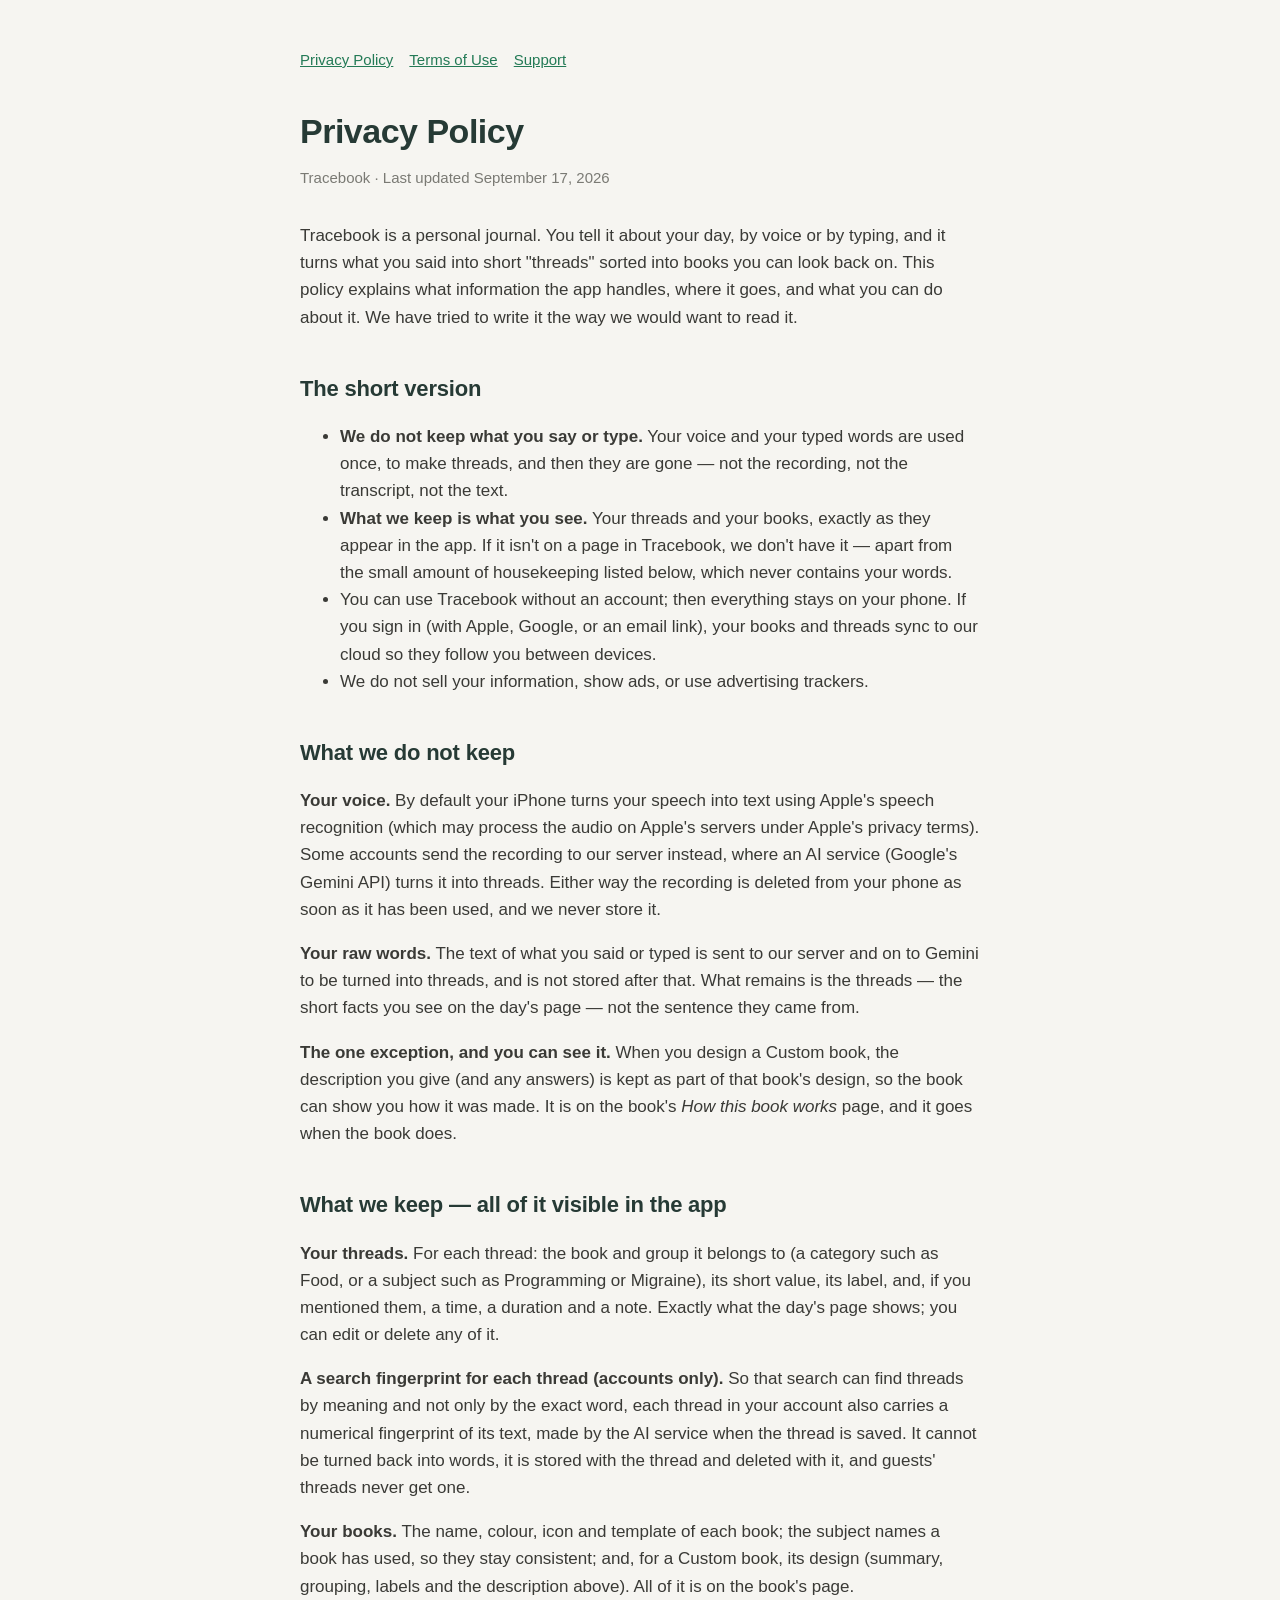
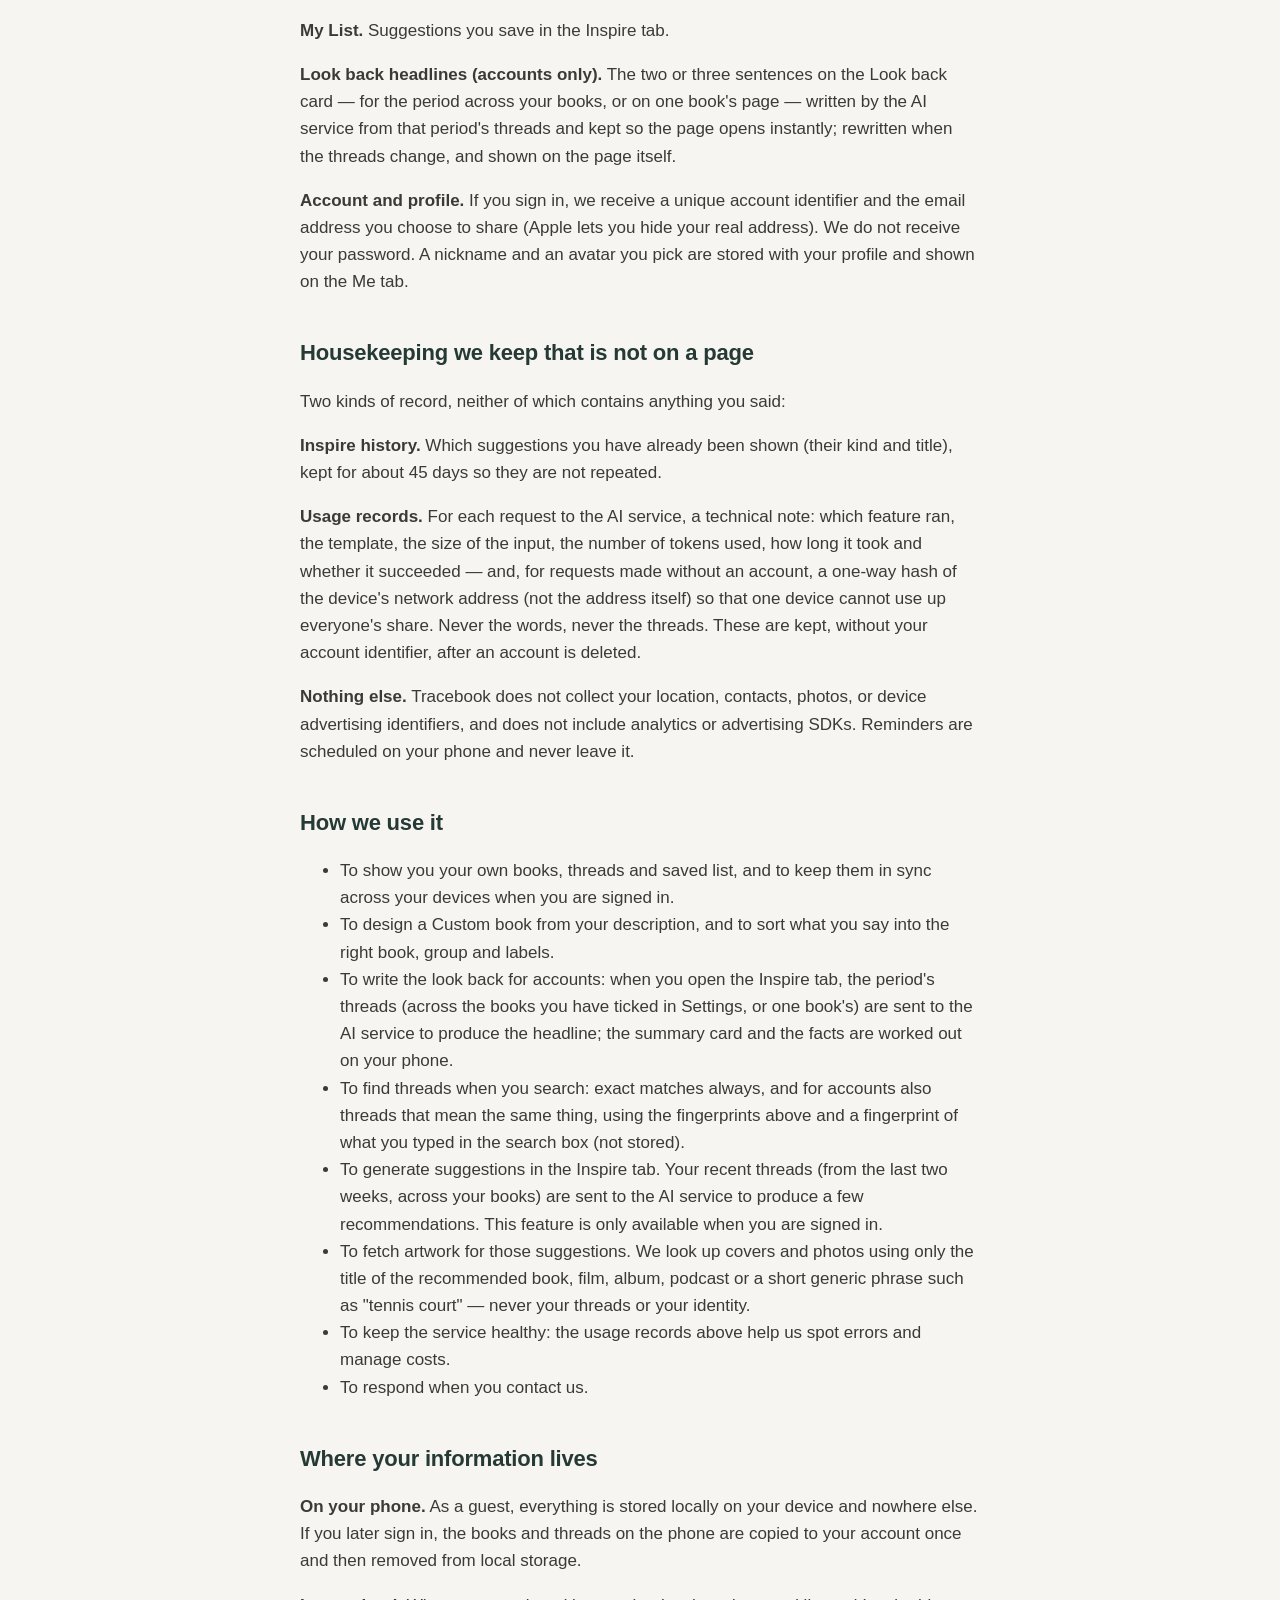
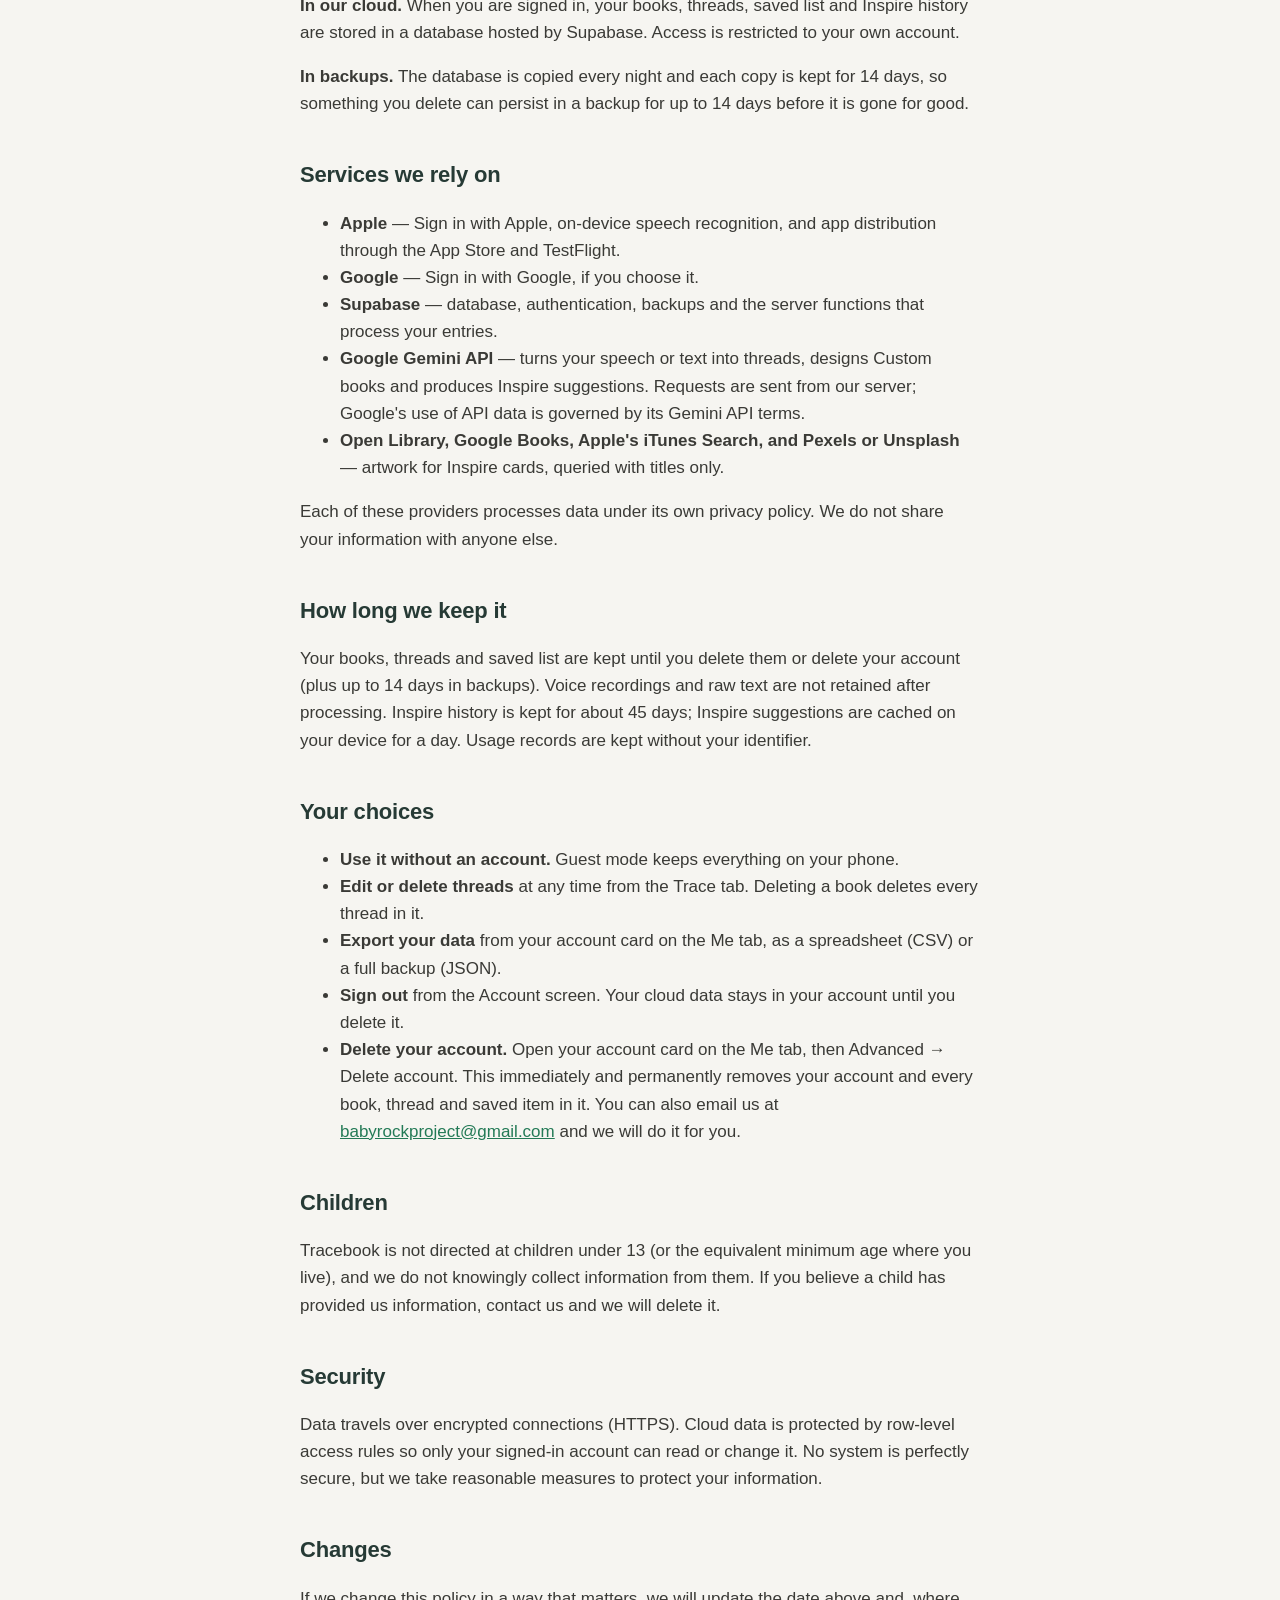
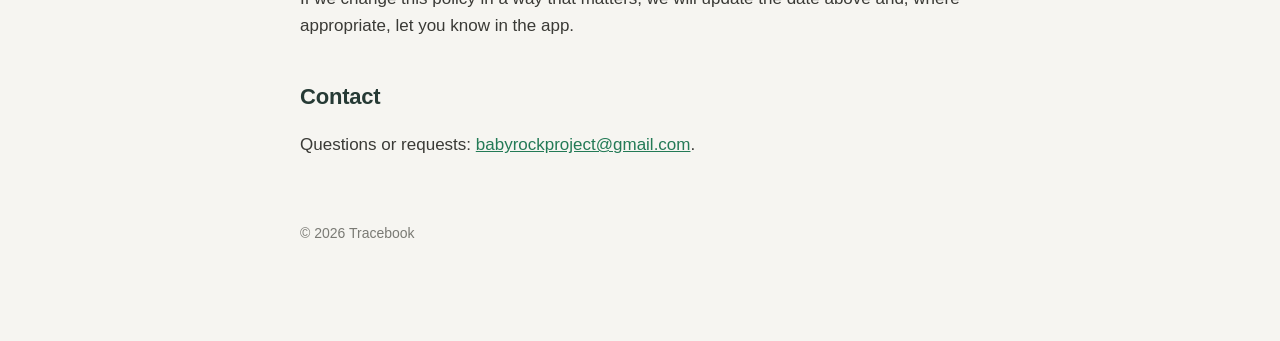
==== commit c6d76e40: "Look back lines on the card" ====
--- a/privacy.html
+++ b/privacy.html
@@ -34,7 +34,7 @@
 <p><strong>A search fingerprint for each thread (accounts only).</strong> So that search can find threads by meaning and not only by the exact word, each thread in your account also carries a numerical fingerprint of its text, made by the AI service when the thread is saved. It cannot be turned back into words, it is stored with the thread and deleted with it, and guests' threads never get one.</p>
 <p><strong>Your books.</strong> The name, colour, icon and template of each book; the subject names a book has used, so they stay consistent; and, for a Custom book, its design (summary, grouping, labels and the description above). All of it is on the book's page.</p>
 <p><strong>My List.</strong> Suggestions you save in the Inspire tab.</p>
-<p><strong>Look back headlines (accounts only).</strong> The two or three sentences at the top of a look back page — for the period across your books, or for one book — written by the AI service from that period's threads and kept so the page opens instantly; rewritten when the threads change, and shown on the page itself.</p>
+<p><strong>Look back headlines (accounts only).</strong> The two or three sentences on the Look back card — for the period across your books, or on one book's page — written by the AI service from that period's threads and kept so the page opens instantly; rewritten when the threads change, and shown on the page itself.</p>
 <p><strong>Account and profile.</strong> If you sign in, we receive a unique account identifier and the email address you choose to share (Apple lets you hide your real address). We do not receive your password. A nickname and an avatar you pick are stored with your profile and shown on the Me tab.</p>
 
 <h2>Housekeeping we keep that is not on a page</h2>
@@ -47,7 +47,7 @@
 <ul>
   <li>To show you your own books, threads and saved list, and to keep them in sync across your devices when you are signed in.</li>
   <li>To design a Custom book from your description, and to sort what you say into the right book, group and labels.</li>
-  <li>To write the look back for accounts: when you open the full page, the period's threads (across the books you have ticked in Settings, or one book's) are sent to the AI service to produce the headline; the summary card and the facts are worked out on your phone.</li>
+  <li>To write the look back for accounts: when you open the Inspire tab, the period's threads (across the books you have ticked in Settings, or one book's) are sent to the AI service to produce the headline; the summary card and the facts are worked out on your phone.</li>
   <li>To find threads when you search: exact matches always, and for accounts also threads that mean the same thing, using the fingerprints above and a fingerprint of what you typed in the search box (not stored).</li>
   <li>To generate suggestions in the Inspire tab. Your recent threads (from the last two weeks, across your books) are sent to the AI service to produce a few recommendations. This feature is only available when you are signed in.</li>
   <li>To fetch artwork for those suggestions. We look up covers and photos using only the title of the recommended book, film, album, podcast or a short generic phrase such as "tennis court" — never your threads or your identity.</li>
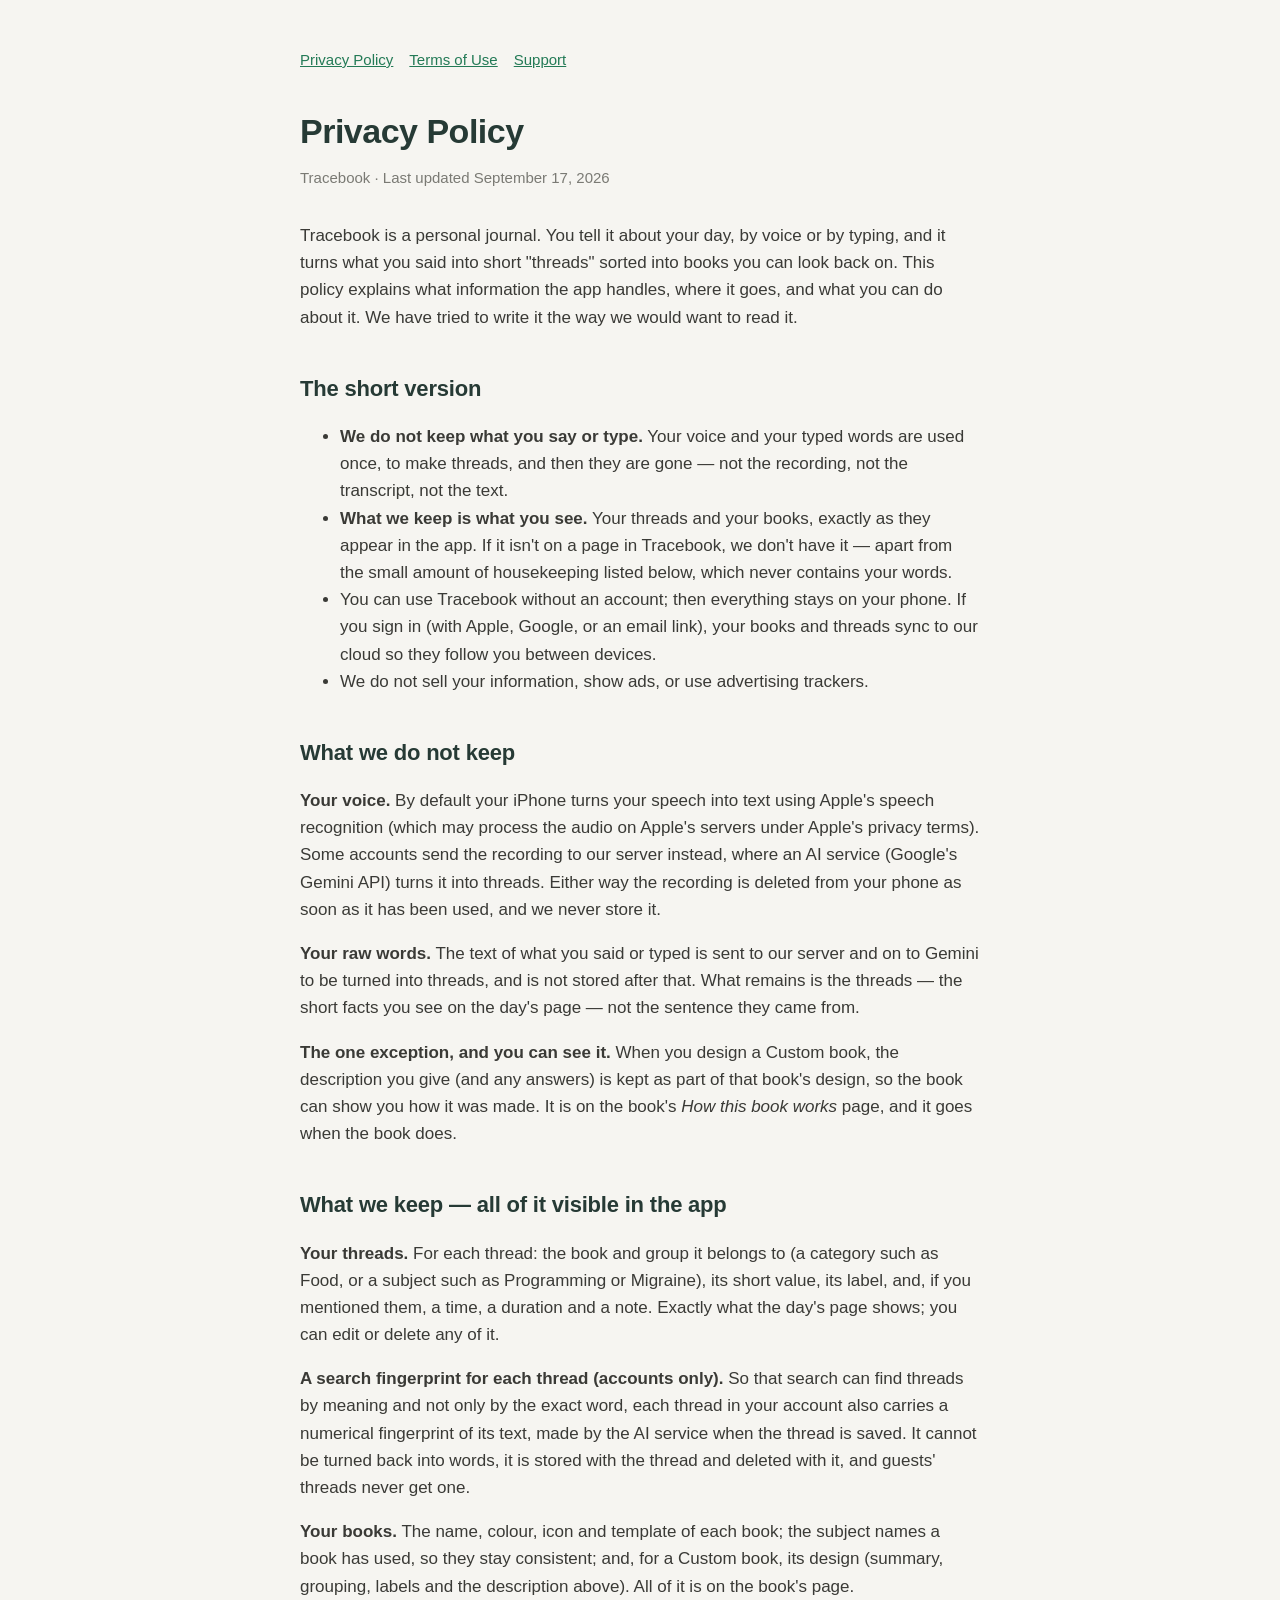
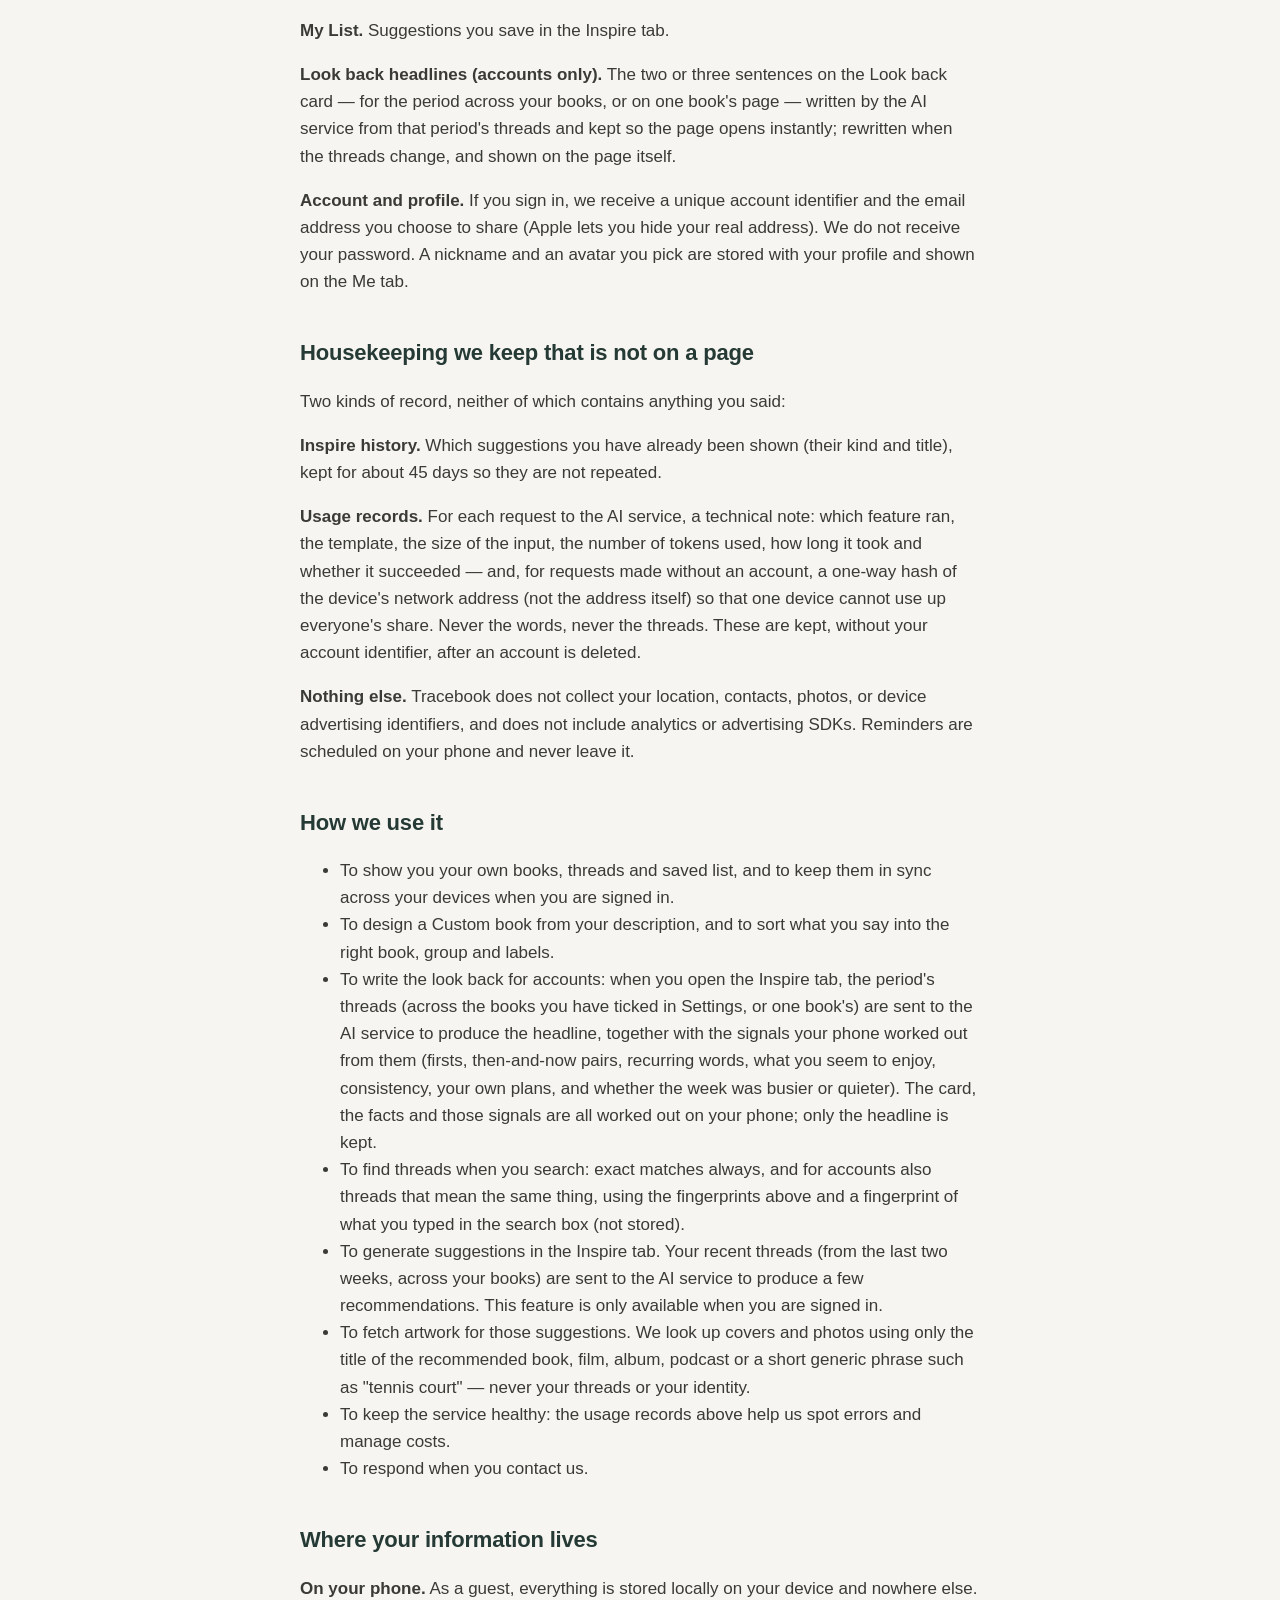
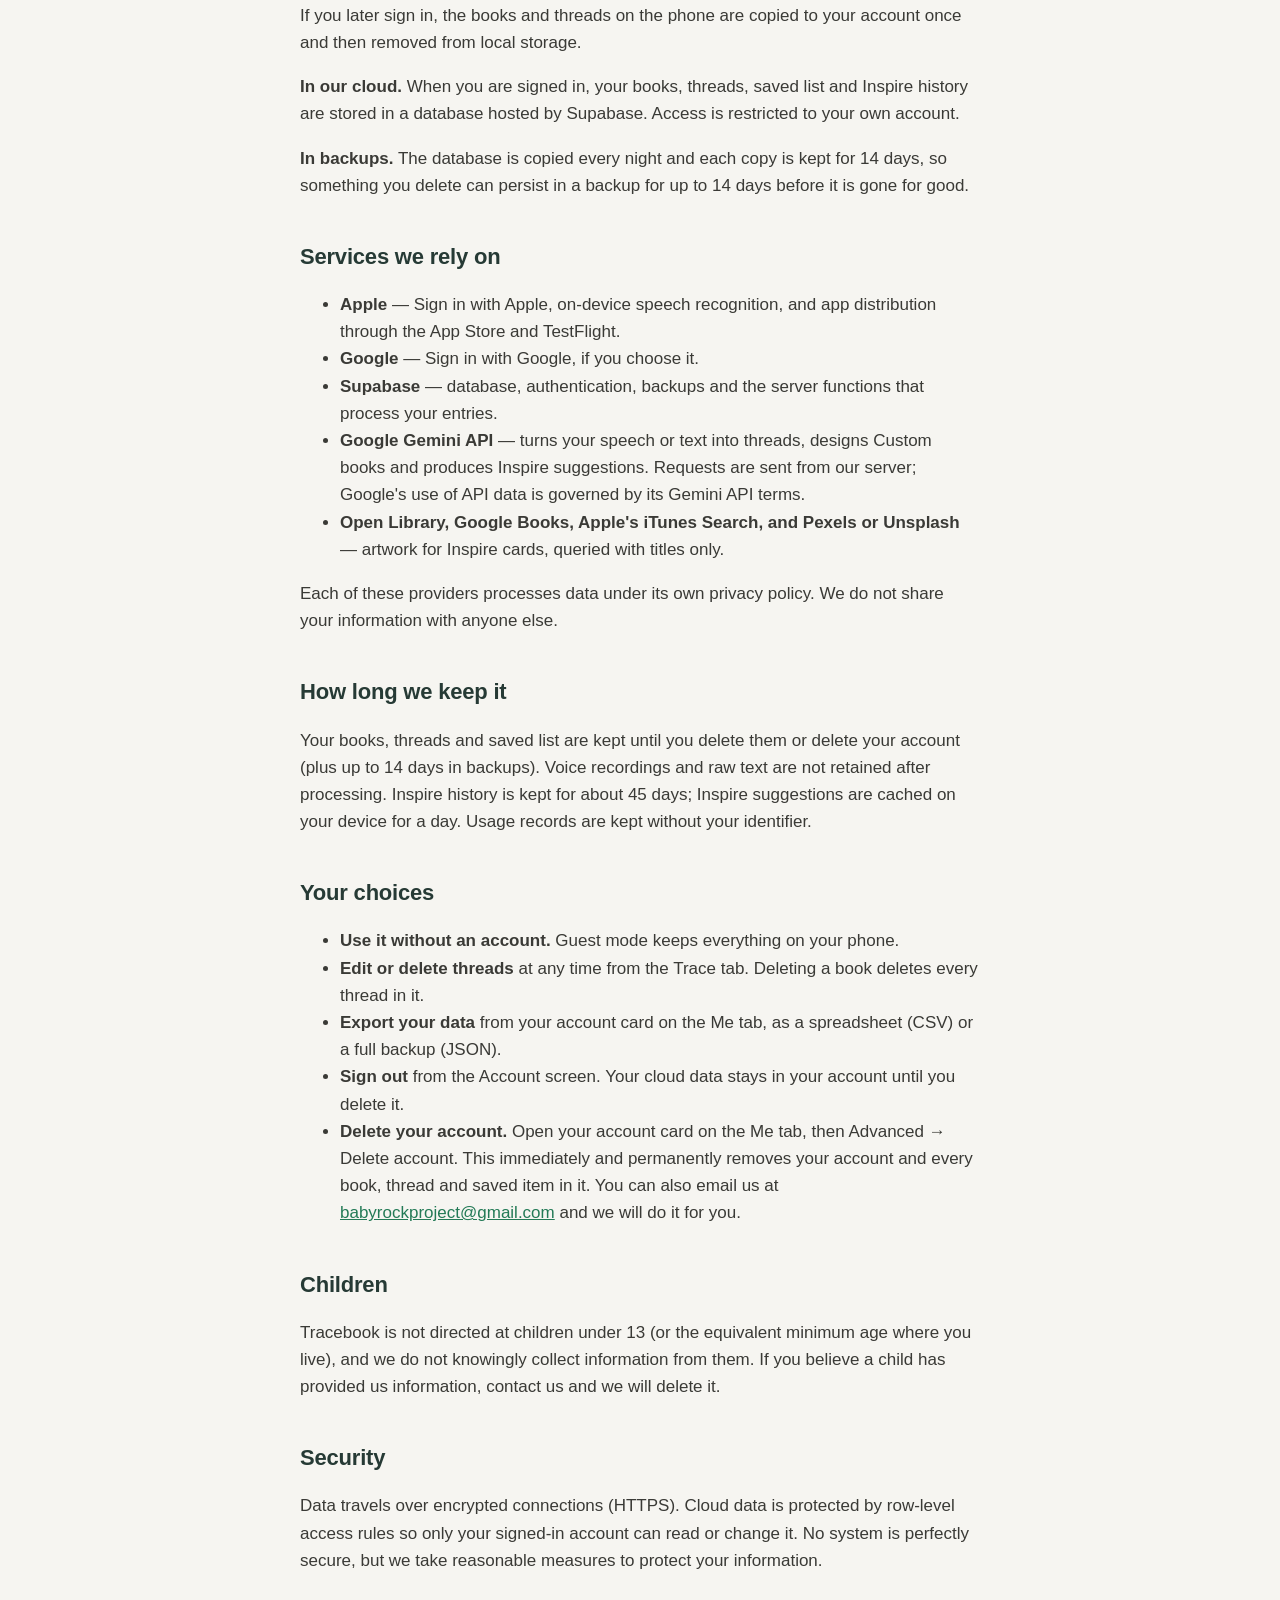
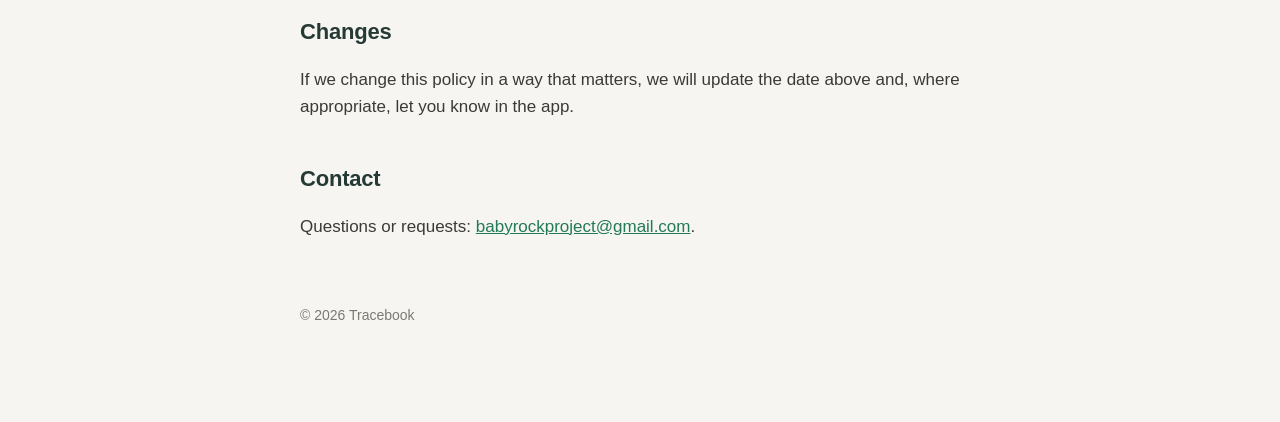
==== commit f46531c0: "Look back: firsts, then and now, what you enjoy" ====
--- a/privacy.html
+++ b/privacy.html
@@ -47,7 +47,7 @@
 <ul>
   <li>To show you your own books, threads and saved list, and to keep them in sync across your devices when you are signed in.</li>
   <li>To design a Custom book from your description, and to sort what you say into the right book, group and labels.</li>
-  <li>To write the look back for accounts: when you open the Inspire tab, the period's threads (across the books you have ticked in Settings, or one book's) are sent to the AI service to produce the headline; the summary card and the facts are worked out on your phone.</li>
+  <li>To write the look back for accounts: when you open the Inspire tab, the period's threads (across the books you have ticked in Settings, or one book's) are sent to the AI service to produce the headline, together with the signals your phone worked out from them (firsts, then-and-now pairs, recurring words, what you seem to enjoy, consistency, your own plans, and whether the week was busier or quieter). The card, the facts and those signals are all worked out on your phone; only the headline is kept.</li>
   <li>To find threads when you search: exact matches always, and for accounts also threads that mean the same thing, using the fingerprints above and a fingerprint of what you typed in the search box (not stored).</li>
   <li>To generate suggestions in the Inspire tab. Your recent threads (from the last two weeks, across your books) are sent to the AI service to produce a few recommendations. This feature is only available when you are signed in.</li>
   <li>To fetch artwork for those suggestions. We look up covers and photos using only the title of the recommended book, film, album, podcast or a short generic phrase such as "tennis court" — never your threads or your identity.</li>
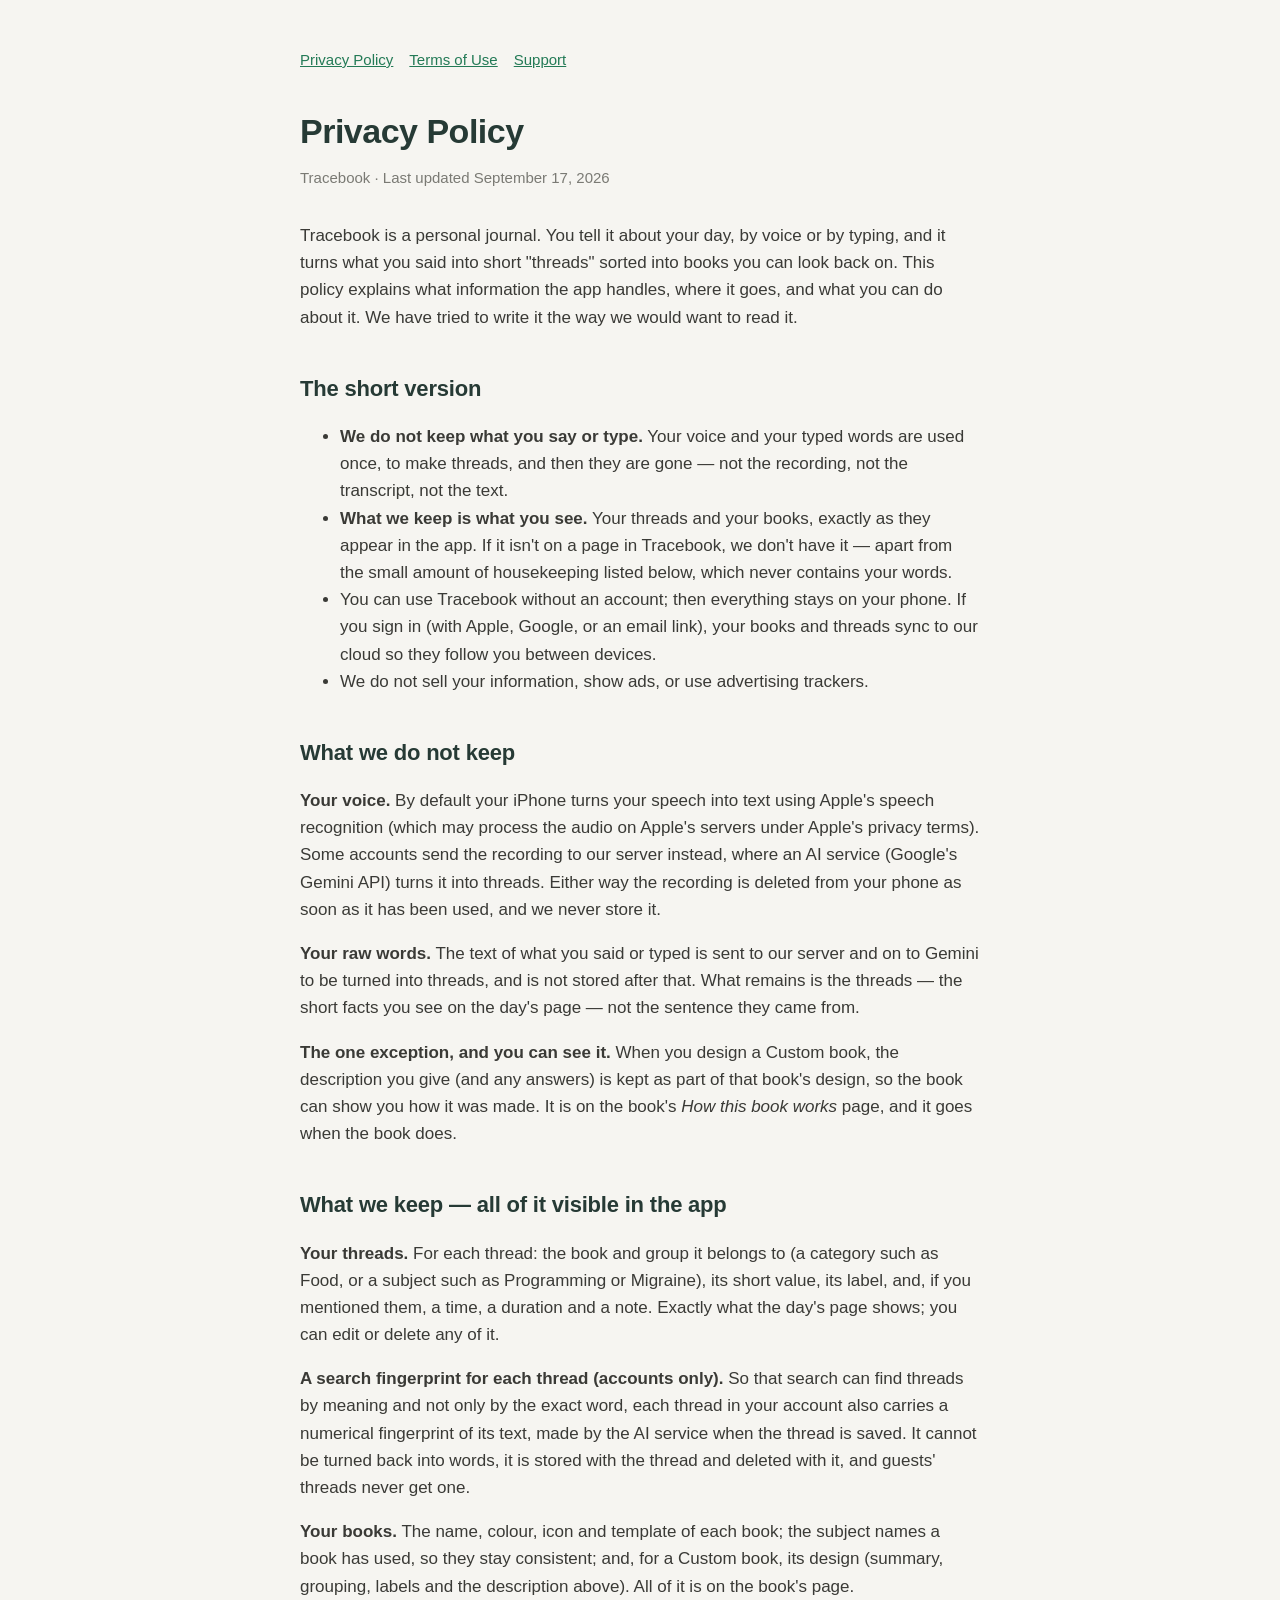
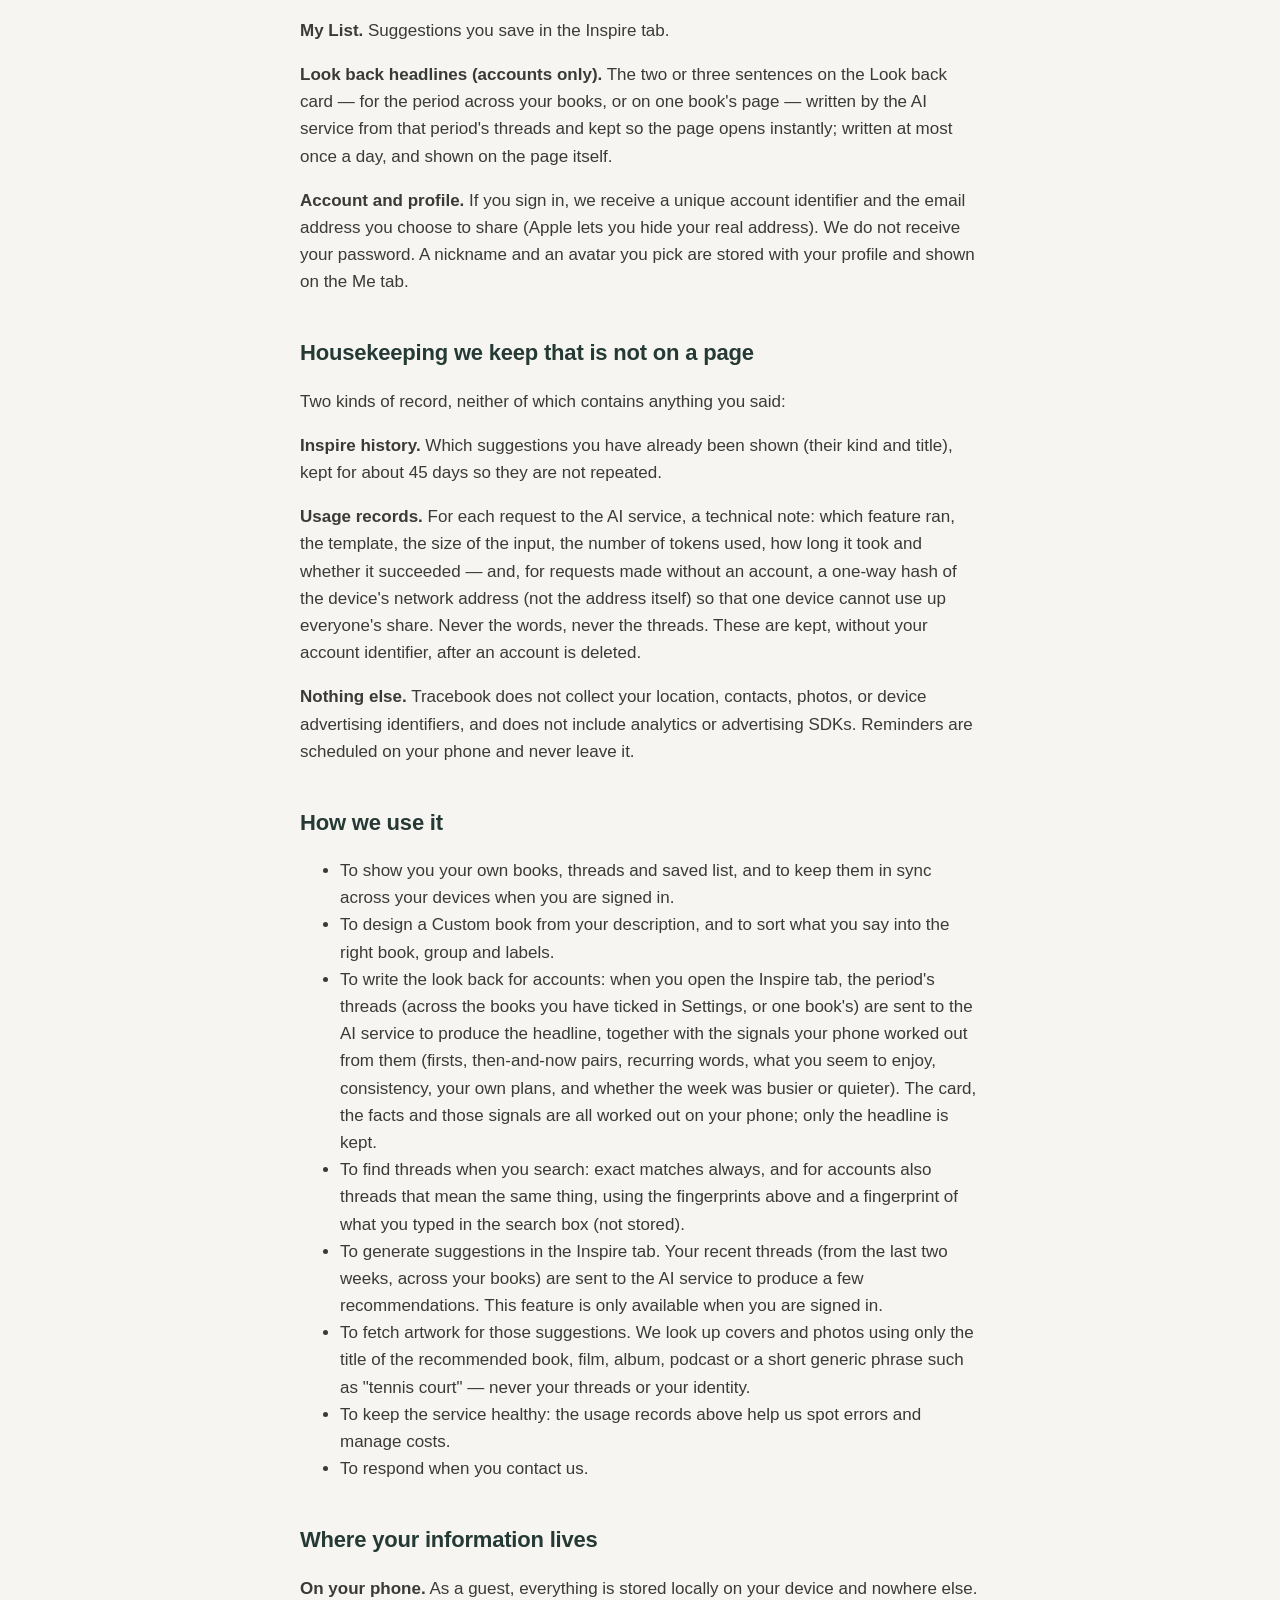
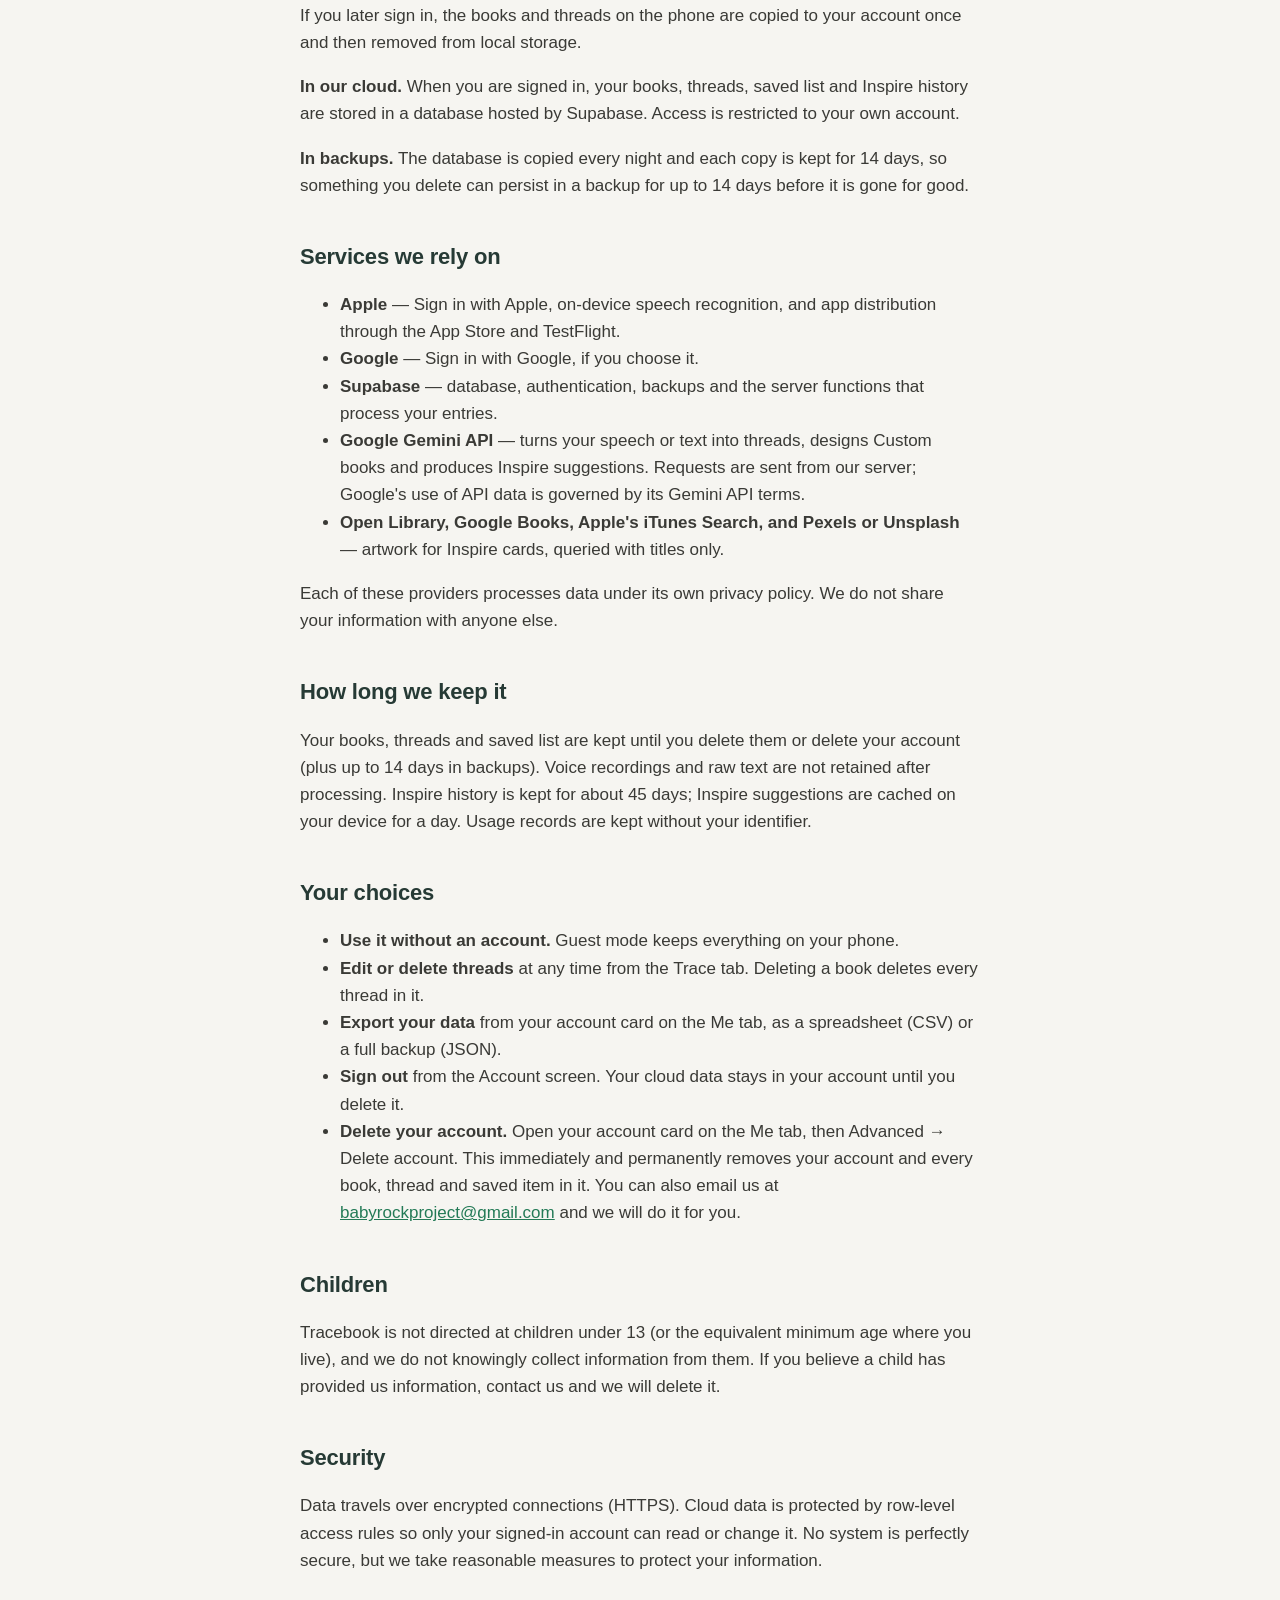
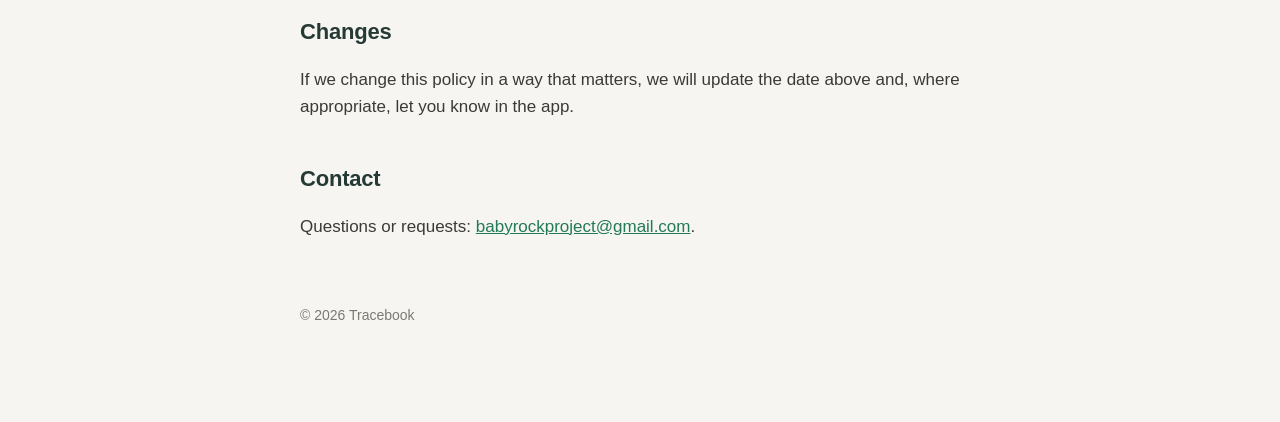
==== commit 1c1ab298: "Looking back and Little something" ====
--- a/privacy.html
+++ b/privacy.html
@@ -34,7 +34,7 @@
 <p><strong>A search fingerprint for each thread (accounts only).</strong> So that search can find threads by meaning and not only by the exact word, each thread in your account also carries a numerical fingerprint of its text, made by the AI service when the thread is saved. It cannot be turned back into words, it is stored with the thread and deleted with it, and guests' threads never get one.</p>
 <p><strong>Your books.</strong> The name, colour, icon and template of each book; the subject names a book has used, so they stay consistent; and, for a Custom book, its design (summary, grouping, labels and the description above). All of it is on the book's page.</p>
 <p><strong>My List.</strong> Suggestions you save in the Inspire tab.</p>
-<p><strong>Look back headlines (accounts only).</strong> The two or three sentences on the Look back card — for the period across your books, or on one book's page — written by the AI service from that period's threads and kept so the page opens instantly; rewritten when the threads change, and shown on the page itself.</p>
+<p><strong>Look back headlines (accounts only).</strong> The two or three sentences on the Look back card — for the period across your books, or on one book's page — written by the AI service from that period's threads and kept so the page opens instantly; written at most once a day, and shown on the page itself.</p>
 <p><strong>Account and profile.</strong> If you sign in, we receive a unique account identifier and the email address you choose to share (Apple lets you hide your real address). We do not receive your password. A nickname and an avatar you pick are stored with your profile and shown on the Me tab.</p>
 
 <h2>Housekeeping we keep that is not on a page</h2>
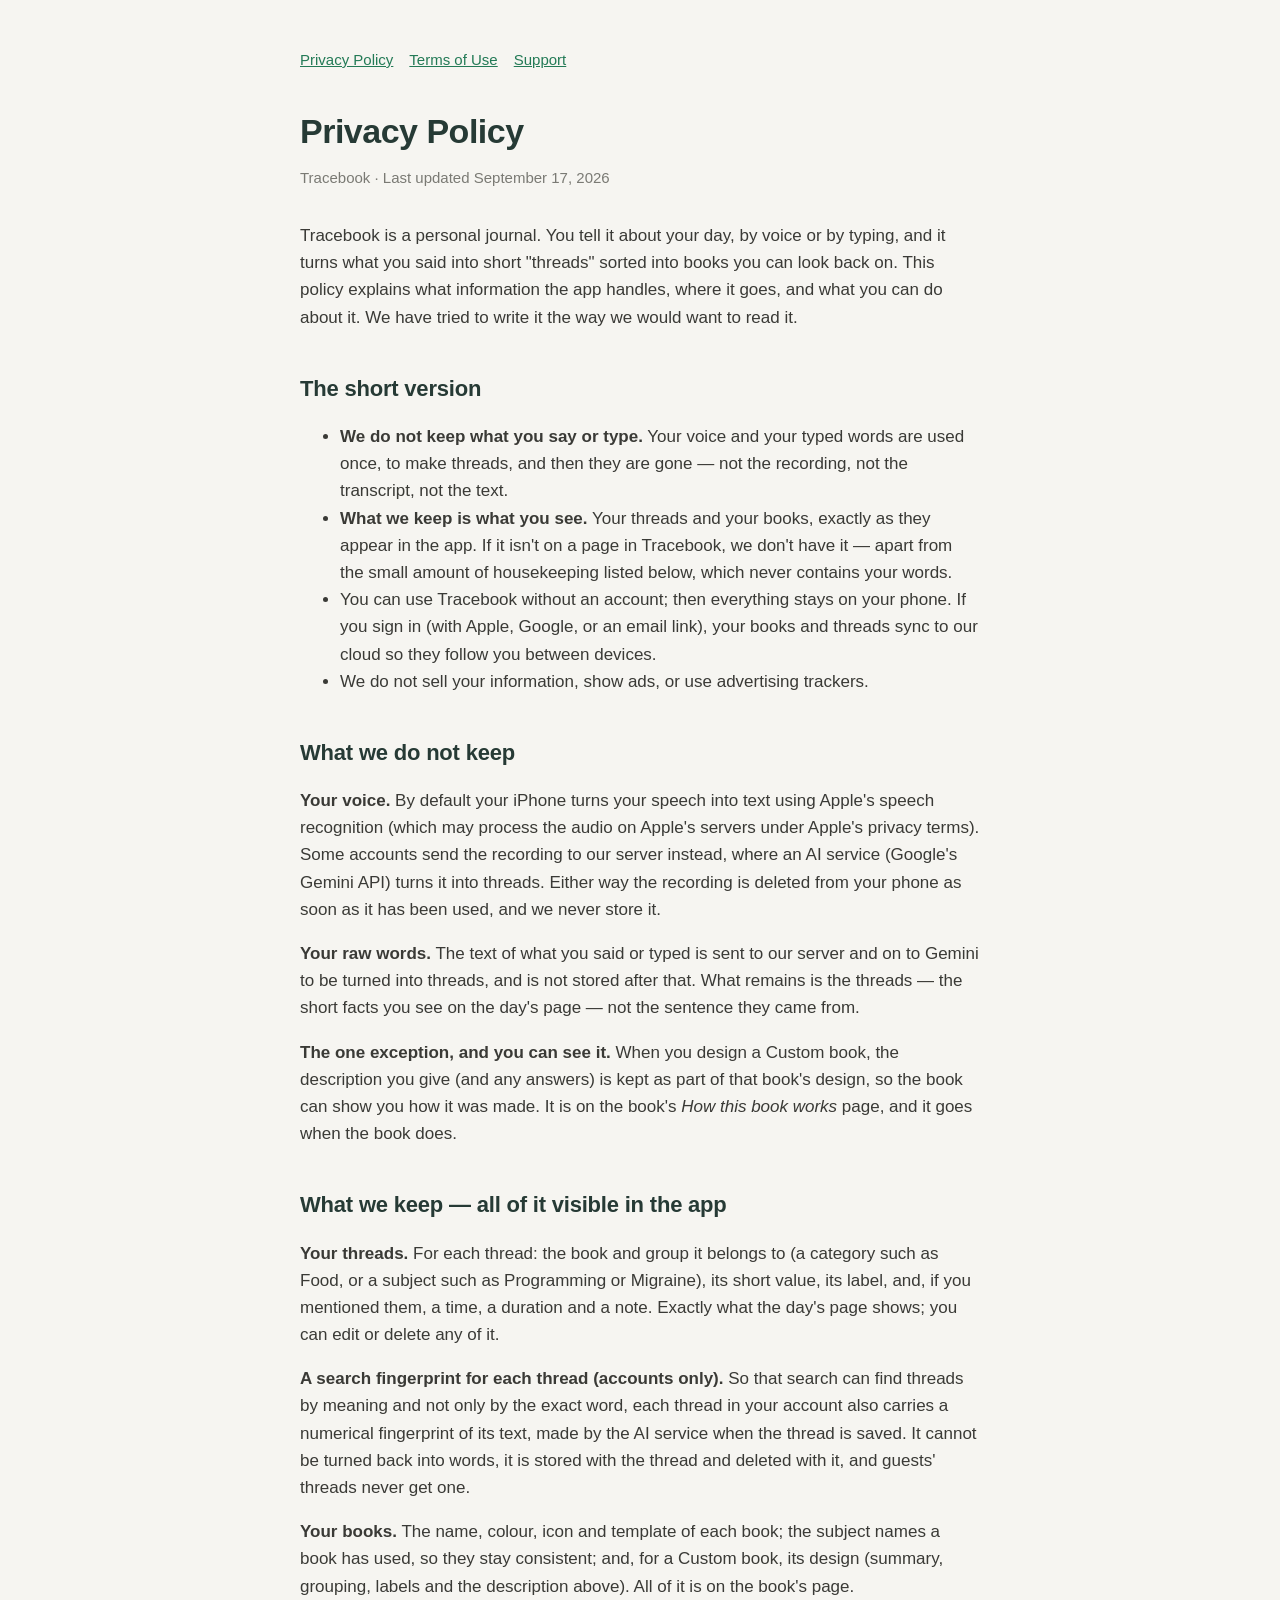
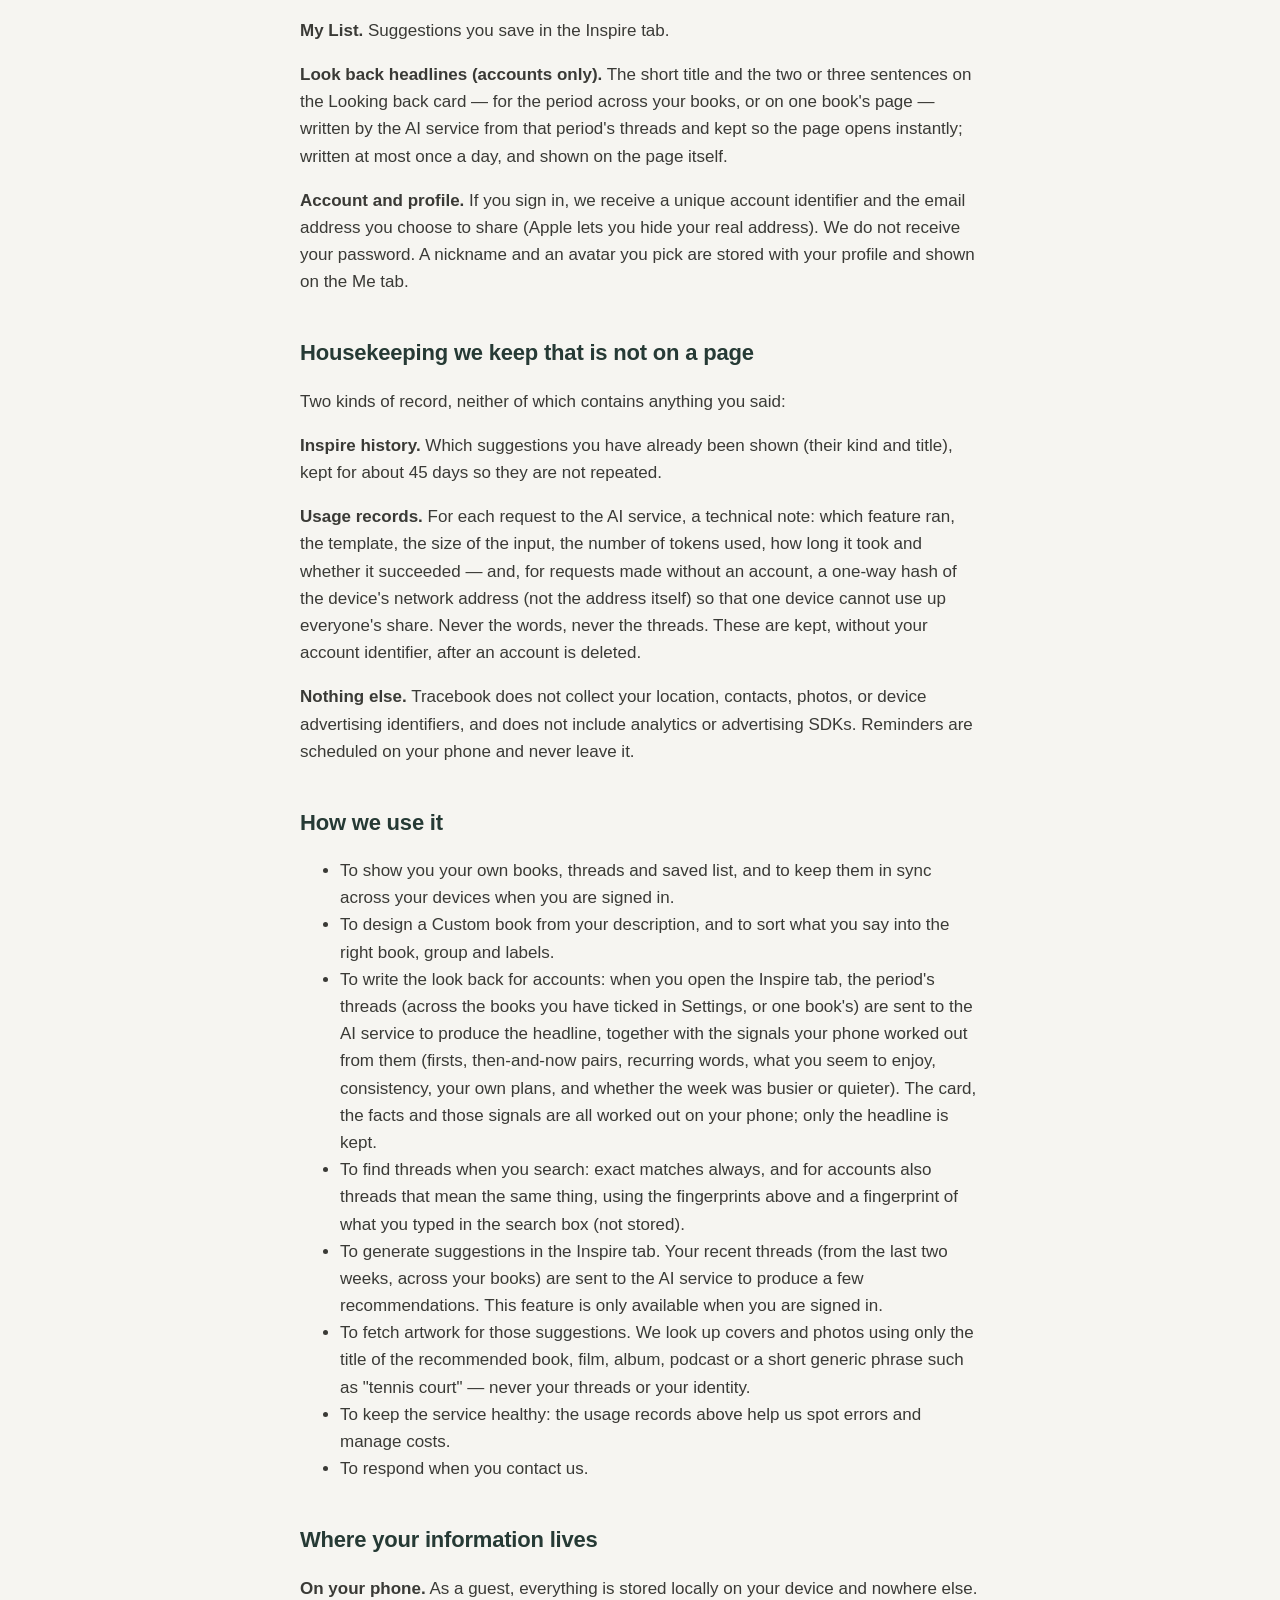
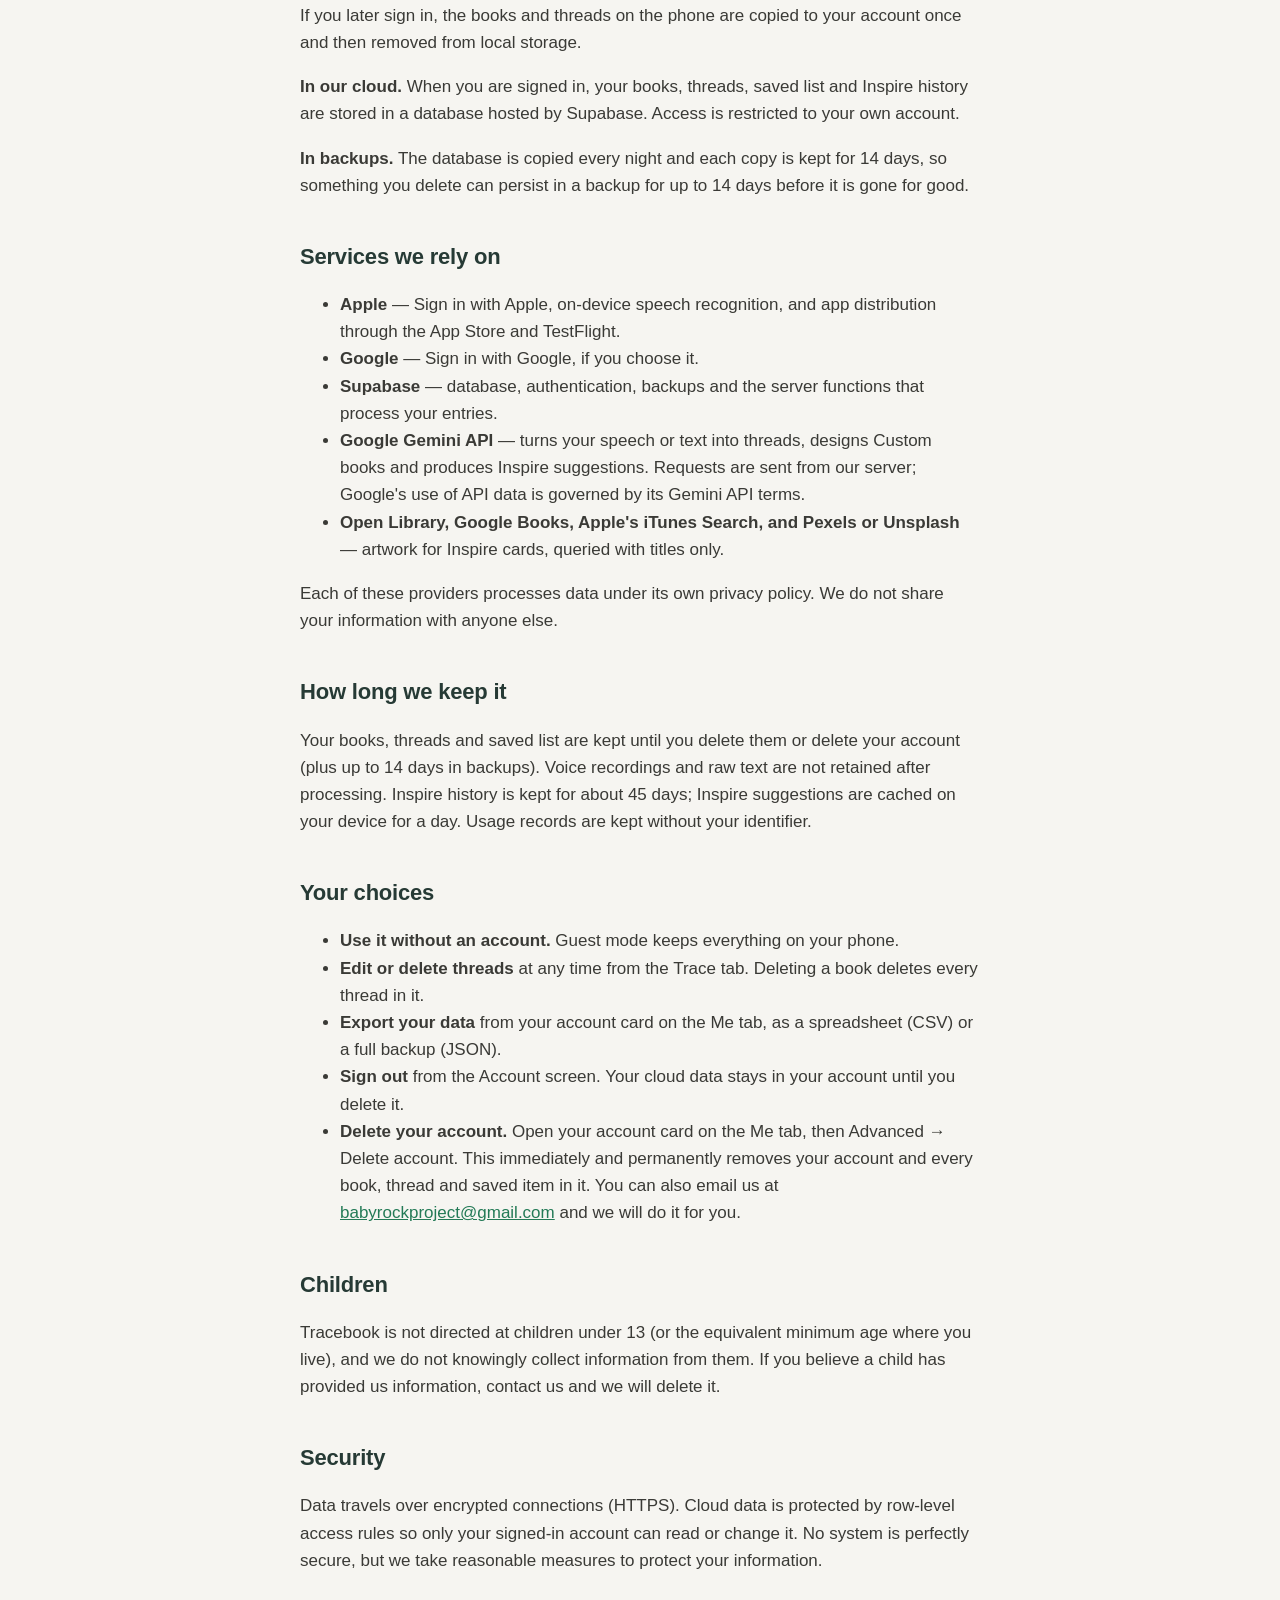
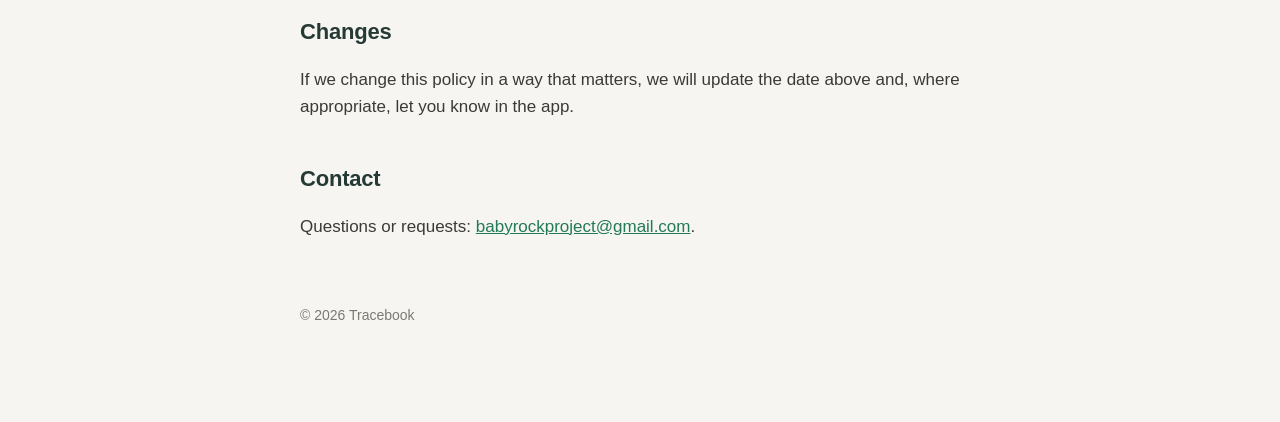
==== commit 9b95d9c3: "Looking back title" ====
--- a/privacy.html
+++ b/privacy.html
@@ -34,7 +34,7 @@
 <p><strong>A search fingerprint for each thread (accounts only).</strong> So that search can find threads by meaning and not only by the exact word, each thread in your account also carries a numerical fingerprint of its text, made by the AI service when the thread is saved. It cannot be turned back into words, it is stored with the thread and deleted with it, and guests' threads never get one.</p>
 <p><strong>Your books.</strong> The name, colour, icon and template of each book; the subject names a book has used, so they stay consistent; and, for a Custom book, its design (summary, grouping, labels and the description above). All of it is on the book's page.</p>
 <p><strong>My List.</strong> Suggestions you save in the Inspire tab.</p>
-<p><strong>Look back headlines (accounts only).</strong> The two or three sentences on the Look back card — for the period across your books, or on one book's page — written by the AI service from that period's threads and kept so the page opens instantly; written at most once a day, and shown on the page itself.</p>
+<p><strong>Look back headlines (accounts only).</strong> The short title and the two or three sentences on the Looking back card — for the period across your books, or on one book's page — written by the AI service from that period's threads and kept so the page opens instantly; written at most once a day, and shown on the page itself.</p>
 <p><strong>Account and profile.</strong> If you sign in, we receive a unique account identifier and the email address you choose to share (Apple lets you hide your real address). We do not receive your password. A nickname and an avatar you pick are stored with your profile and shown on the Me tab.</p>
 
 <h2>Housekeeping we keep that is not on a page</h2>
